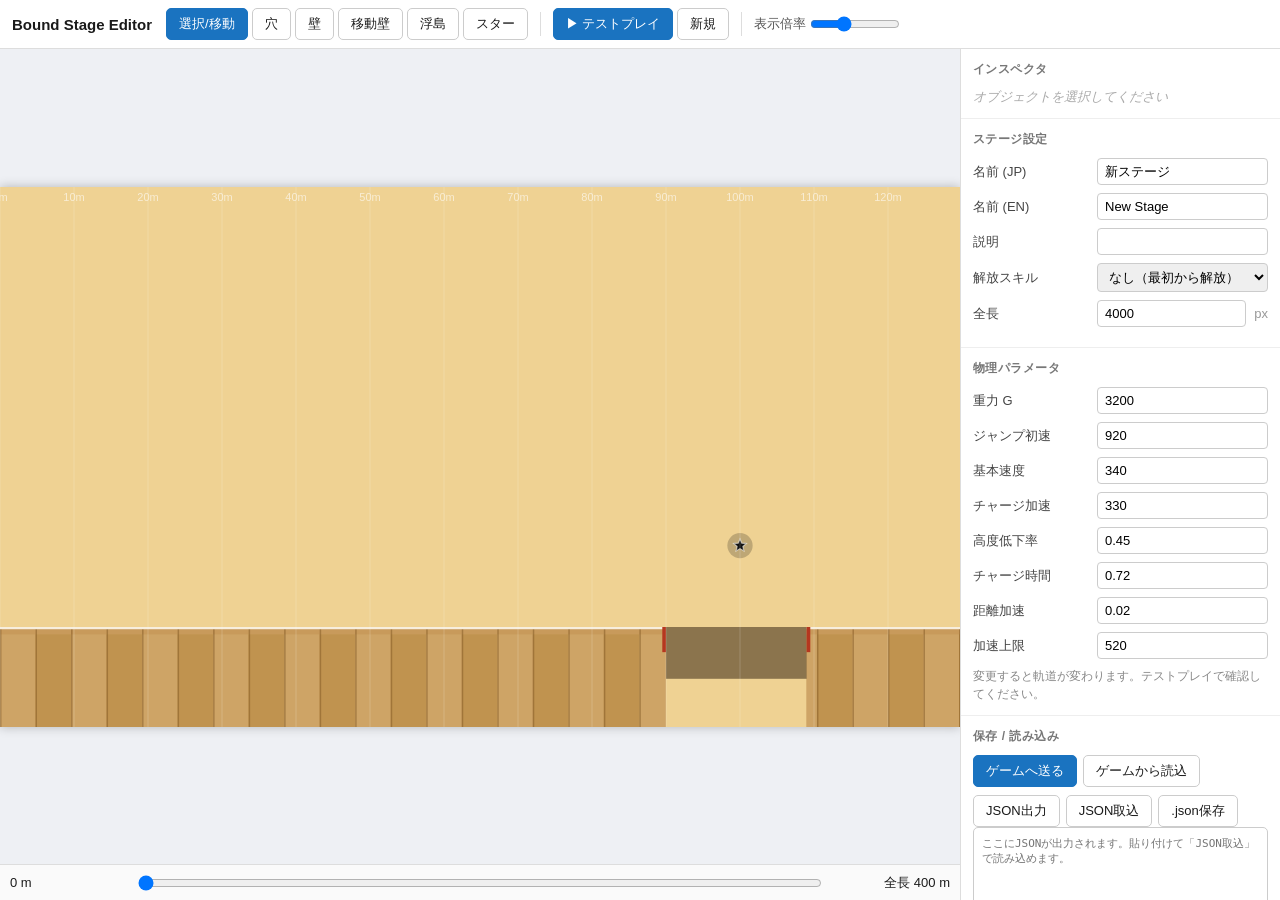
==== editor.html @ ea1719bf "Add standalone stage editor with playtest + custom-stage loading in game editor.html: place holes/wa" ====
<!DOCTYPE html>
<html lang="ja">
<head>
<meta charset="UTF-8">
<meta name="viewport" content="width=device-width, initial-scale=1.0">
<title>Bound - Stage Editor</title>
<style>
  * { margin: 0; padding: 0; box-sizing: border-box; }
  html, body {
    height: 100%;
    background: #ffffff;
    color: #1a1a1a;
    font-family: "Segoe UI", "Hiragino Kaku Gothic ProN", "Meiryo", sans-serif;
    font-size: 13px;
    overflow: hidden;
  }
  #app { display: flex; flex-direction: column; height: 100%; }

  /* ツールバー */
  #toolbar {
    display: flex; align-items: center; gap: 6px;
    padding: 8px 12px; border-bottom: 1px solid #ddd; flex-wrap: wrap;
  }
  #toolbar .group { display: flex; gap: 4px; align-items: center; }
  #toolbar .sep { width: 1px; height: 24px; background: #ddd; margin: 0 6px; }
  button {
    font: inherit; padding: 6px 12px; border: 1px solid #ccc; background: #fff;
    color: #1a1a1a; border-radius: 5px; cursor: pointer;
  }
  button:hover { background: #f2f2f2; }
  button.tool.active { background: #1a73c0; color: #fff; border-color: #1a73c0; }
  button.primary { background: #1a73c0; color: #fff; border-color: #1a73c0; }
  button.primary:hover { background: #155a98; }
  button.danger { color: #c0271a; border-color: #e0a59f; }
  .title { font-weight: 700; font-size: 15px; margin-right: 8px; }

  /* メイン領域 */
  #main { flex: 1; display: flex; min-height: 0; }
  #stageWrap { flex: 1; display: flex; flex-direction: column; min-width: 0; background: #eef0f4; }
  #canvasArea { flex: 1; position: relative; overflow: hidden; display: flex;
                align-items: center; justify-content: center; }
  canvas { background: #1a1f3a; box-shadow: 0 0 10px rgba(0,0,0,0.25); }
  #ruler { height: 36px; border-top: 1px solid #ddd; background: #fafafa; display: flex;
           align-items: center; padding: 0 10px; gap: 8px; }
  #ruler input[type=range] { flex: 1; }
  #ruler .lbl { font-variant-numeric: tabular-nums; min-width: 120px; }

  /* サイドパネル */
  #side { width: 320px; border-left: 1px solid #ddd; overflow-y: auto; background: #fff; }
  .panel { border-bottom: 1px solid #eee; padding: 12px; }
  .panel h2 { font-size: 12px; text-transform: uppercase; letter-spacing: 0.04em;
              color: #777; margin-bottom: 10px; }
  .row { display: flex; align-items: center; gap: 8px; margin-bottom: 8px; }
  .row label { flex: 0 0 116px; color: #444; }
  .row input[type=number], .row input[type=text], .row select {
    flex: 1; min-width: 0; font: inherit; padding: 5px 7px; border: 1px solid #ccc; border-radius: 4px;
  }
  .row .unit { color: #999; flex: 0 0 auto; }
  .hint { color: #888; font-size: 12px; line-height: 1.5; }
  .swatches { display: flex; gap: 6px; }
  .swatch { width: 28px; height: 28px; border-radius: 5px; border: 2px solid #ccc; cursor: pointer; }
  .swatch.sel { border-color: #1a73c0; box-shadow: 0 0 0 2px #cfe3f7; }
  textarea {
    width: 100%; height: 120px; font-family: "Consolas", monospace; font-size: 11px;
    border: 1px solid #ccc; border-radius: 5px; padding: 8px; resize: vertical;
  }
  .io-btns { display: flex; flex-wrap: wrap; gap: 6px; margin-top: 8px; }
  .empty { color: #aaa; font-style: italic; }
  #toast {
    position: fixed; left: 50%; bottom: 24px; transform: translateX(-50%);
    background: #1a1a1a; color: #fff; padding: 9px 16px; border-radius: 7px;
    opacity: 0; transition: opacity 0.2s; pointer-events: none; z-index: 10;
  }
  #toast.show { opacity: 0.95; }
  kbd { background: #f0f0f0; border: 1px solid #ccc; border-bottom-width: 2px;
        border-radius: 3px; padding: 1px 5px; font-family: monospace; font-size: 11px; }
</style>
</head>
<body>
<div id="app">
  <div id="toolbar">
    <span class="title">Bound Stage Editor</span>
    <div class="group" id="tools">
      <button class="tool active" data-tool="select">選択/移動</button>
      <button class="tool" data-tool="hole">穴</button>
      <button class="tool" data-tool="wall">壁</button>
      <button class="tool" data-tool="mover">移動壁</button>
      <button class="tool" data-tool="island">浮島</button>
      <button class="tool" data-tool="star">スター</button>
    </div>
    <span class="sep"></span>
    <div class="group">
      <button id="btnPlay" class="primary">▶ テストプレイ</button>
      <button id="btnNew">新規</button>
    </div>
    <span class="sep"></span>
    <div class="group">
      <label style="color:#555;">表示倍率</label>
      <input id="zoom" type="range" min="0.4" max="1.4" step="0.05" value="0.74" style="width:90px;">
    </div>
  </div>

  <div id="main">
    <div id="stageWrap">
      <div id="canvasArea">
        <canvas id="cv" width="960" height="540"></canvas>
      </div>
      <div id="ruler">
        <span class="lbl" id="posLbl">0 m</span>
        <input id="scroll" type="range" min="0" max="6000" step="1" value="0">
        <span class="lbl" id="lenLbl" style="text-align:right;">全長 600 m</span>
      </div>
    </div>

    <div id="side">
      <div class="panel" id="inspector">
        <h2>インスペクタ</h2>
        <div id="inspBody"><p class="empty">オブジェクトを選択してください</p></div>
      </div>

      <div class="panel">
        <h2>ステージ設定</h2>
        <div class="row"><label>名前 (JP)</label><input id="m_name" type="text" value="新ステージ"></div>
        <div class="row"><label>名前 (EN)</label><input id="m_en" type="text" value="New Stage"></div>
        <div class="row"><label>説明</label><input id="m_hint" type="text" value=""></div>
        <div class="row"><label>解放スキル</label>
          <select id="m_req">
            <option value="">なし（最初から解放）</option>
            <option value="high">ハイアーチ</option>
            <option value="slow">エアブレーキ</option>
            <option value="white">ホワイトチェンジ</option>
            <option value="revive">リバイブ</option>
            <option value="break">ブレイクチャージ</option>
          </select>
        </div>
        <div class="row"><label>全長</label>
          <input id="m_length" type="number" value="6000" step="100"><span class="unit">px</span></div>
      </div>

      <div class="panel">
        <h2>物理パラメータ</h2>
        <div class="row"><label>重力 G</label><input id="p_G" type="number" value="3200" step="50"></div>
        <div class="row"><label>ジャンプ初速</label><input id="p_BASE_VY" type="number" value="920" step="10"></div>
        <div class="row"><label>基本速度</label><input id="p_BASE_VX" type="number" value="340" step="10"></div>
        <div class="row"><label>チャージ加速</label><input id="p_BOOST_MAX" type="number" value="330" step="10"></div>
        <div class="row"><label>高度低下率</label><input id="p_HEIGHT_PEN" type="number" value="0.45" step="0.01"></div>
        <div class="row"><label>チャージ時間</label><input id="p_CHARGE_TIME" type="number" value="0.72" step="0.02"></div>
        <div class="row"><label>距離加速</label><input id="p_SPEED_ACCEL" type="number" value="0.02" step="0.005"></div>
        <div class="row"><label>加速上限</label><input id="p_SPEED_EXTRA_MAX" type="number" value="520" step="20"></div>
        <p class="hint">変更すると軌道が変わります。テストプレイで確認してください。</p>
      </div>

      <div class="panel">
        <h2>保存 / 読み込み</h2>
        <div class="io-btns">
          <button id="btnToGame" class="primary">ゲームへ送る</button>
          <button id="btnFromGame">ゲームから読込</button>
        </div>
        <div class="io-btns">
          <button id="btnExport">JSON出力</button>
          <button id="btnImport">JSON取込</button>
          <button id="btnDownload">.json保存</button>
        </div>
        <textarea id="io" placeholder="ここにJSONが出力されます。貼り付けて「JSON取込」で読み込めます。"></textarea>
      </div>

      <div class="panel">
        <h2>操作ヘルプ</h2>
        <p class="hint">
          ツールを選んでキャンバスをクリックで配置。<br>
          <b>選択/移動</b>でドラッグして移動、<kbd>Delete</kbd>で削除、矢印キーで微調整。<br>
          <b>浮島</b>は穴の中をクリックで付与/解除。<br>
          背景をドラッグ or ホイールで横スクロール。<br>
          テストプレイ：<kbd>Space</kbd>/クリックでチャージ、空中で押すと色チェンジ。<kbd>Esc</kbd>で編集へ戻る。
        </p>
      </div>
    </div>
  </div>
</div>
<div id="toast"></div>

<script>
"use strict";
(function () {
  // =========================================================================
  // 定数（index.html と一致させること）
  // =========================================================================
  const cv = document.getElementById("cv");
  const ctx = cv.getContext("2d");
  const W = cv.width, H = cv.height;
  const DPR = window.devicePixelRatio || 1;
  cv.width = W * DPR; cv.height = H * DPR;
  cv.style.width = W + "px"; cv.style.height = H + "px";
  ctx.scale(DPR, DPR);

  const GROUND_Y = 430, CHARGE_MAX = 1.0, NEAR_GROUND_H = 90;
  const GROUND_SCREEN_Y = 440, CAM_ANCHOR = 130, CAM_SMOOTH = 6;
  const PLAYER_W = 26, PLAYER_H = 32, FALL_ALLOW = 16, DEATH_Y = GROUND_Y + FALL_ALLOW;
  const HOLE_GRACE = 14, ISLAND_H = 26, BALL_R = 16;
  const ITEM_R = 9, ITEM_COLLECT_R = 34;
  const COL_ORANGE = "orange", COL_BLACK = "black", COL_WHITE = "white";
  const PALETTE = {
    orange: { main: "#df6f17", light: "#ffae5c", seam: "#1b1206" },
    black:  { main: "#2b2b30", light: "#5d5d66", seam: "#e8e8f0" },
    white:  { main: "#eceef3", light: "#ffffff", seam: "#3a2a14" }
  };
  const TILE = 48;
  const PHYS_DEFAULT = {
    G: 3200, BASE_VY: 920, BASE_VX: 340, BOOST_MAX: 330,
    HEIGHT_PEN: 0.45, CHARGE_TIME: 0.72, SPEED_ACCEL: 0.02, SPEED_EXTRA_MAX: 520
  };

  // =========================================================================
  // ステージデータ
  //   obstacles: [{type:"hole",x1,x2,island?},{type:"wall",x,w,h,color},
  //               {type:"mover",x,w,center,ampl,gapH,phase,speed,color}]
  //   items:     [{x,y}]
  //   phys/meta はUIと同期
  // =========================================================================
  let stage = newStage();
  function newStage() {
    return {
      meta: { name: "新ステージ", en: "New Stage", hint: "", req: "" },
      phys: Object.assign({}, PHYS_DEFAULT),
      length: 6000,
      obstacles: [],
      items: []
    };
  }

  // =========================================================================
  // 座標変換（index.html と同じ）。cam=画面左端のワールドx, zoom=表示倍率
  // =========================================================================
  let cam = 0;
  let zoom = 0.74;
  function worldToScreen(wx, wy) {
    return { x: (wx - cam) * zoom, y: (wy - GROUND_Y) * zoom + GROUND_SCREEN_Y };
  }
  function screenToWorld(sx, sy) {
    return { x: sx / zoom + cam, y: (sy - GROUND_SCREEN_Y) / zoom + GROUND_Y };
  }

  // =========================================================================
  // 編集状態
  // =========================================================================
  let tool = "select";
  let selected = null;     // 選択中のオブジェクト参照
  let dragging = null;     // {obj, type, offX, offY} ドラッグ中
  let panning = null;      // {startSX, startCam}
  let mode = "edit";       // "edit" | "play"
  let edTime = 0;          // 編集プレビュー用の時間（移動壁アニメ）

  // =========================================================================
  // ジオメトリ・ヒットテスト
  // =========================================================================
  function obstBounds(o) {
    if (o.type === "hole") return { x: o.x1, y: GROUND_Y, w: o.x2 - o.x1, h: 70 };
    if (o.type === "wall") return { x: o.x, y: GROUND_Y - o.h, w: o.w, h: o.h };
    if (o.type === "mover") return { x: o.x, y: 0, w: o.w, h: GROUND_Y };
    return null;
  }
  function hitObstacle(wx, wy) {
    // 後ろ（新しいもの）から優先
    for (let i = stage.obstacles.length - 1; i >= 0; i--) {
      const o = stage.obstacles[i], b = obstBounds(o);
      if (!b) continue;
      if (o.type === "hole") {
        if (wx >= b.x && wx <= b.x + b.w && wy >= GROUND_Y - 4 && wy <= GROUND_Y + 70) return o;
      } else if (wx >= b.x && wx <= b.x + b.w && wy >= b.y && wy <= b.y + b.h) return o;
    }
    return null;
  }
  function hitStar(wx, wy) {
    for (let i = stage.items.length - 1; i >= 0; i--) {
      const it = stage.items[i];
      const dx = it.x - wx, dy = it.y - wy;
      if (dx * dx + dy * dy < 18 * 18) return it;
    }
    return null;
  }
  function holeAtWorld(wx) {
    for (const o of stage.obstacles)
      if (o.type === "hole" && wx >= o.x1 && wx <= o.x2) return o;
    return null;
  }

  // =========================================================================
  // 配置・選択・編集
  // =========================================================================
  function placeAt(wx, wy) {
    let obj = null;
    if (tool === "hole") {
      obj = { type: "hole", x1: Math.round(wx - 110), x2: Math.round(wx + 110) };
      stage.obstacles.push(obj);
    } else if (tool === "wall") {
      obj = { type: "wall", x: Math.round(wx - 14), w: 28, h: 110, color: COL_WHITE };
      stage.obstacles.push(obj);
    } else if (tool === "mover") {
      const cy = Math.max(120, Math.min(GROUND_Y - 40, Math.round(wy)));
      obj = { type: "mover", x: Math.round(wx - 17), w: 34, center: cy,
              ampl: 40, gapH: 130, phase: 0, speed: 1.4, color: COL_WHITE };
      stage.obstacles.push(obj);
    } else if (tool === "star") {
      obj = { x: Math.round(wx), y: Math.round(wy) };
      stage.items.push(obj);
    } else if (tool === "island") {
      const h = holeAtWorld(wx);
      if (!h) { showToast("浮島は穴の中に置きます"); return; }
      if (h.island) { delete h.island; selected = h; buildInspector(); return; }
      const cx = (h.x1 + h.x2) / 2;
      h.island = { x1: Math.round(cx - 33), x2: Math.round(cx + 33), color: COL_BLACK };
      selected = h; buildInspector(); return;
    }
    if (obj) { selected = obj; buildInspector(); }
  }

  function deleteSelected() {
    if (!selected) return;
    let i = stage.obstacles.indexOf(selected);
    if (i >= 0) stage.obstacles.splice(i, 1);
    i = stage.items.indexOf(selected);
    if (i >= 0) stage.items.splice(i, 1);
    selected = null; buildInspector();
  }

  function nudge(dx, dy) {
    if (!selected) return;
    const o = selected;
    if (o.type === "hole") { o.x1 += dx; o.x2 += dx; if (o.island) { o.island.x1 += dx; o.island.x2 += dx; } }
    else if (o.type === "wall" || o.type === "mover") { o.x += dx; if (o.type === "mover") o.center += dy; }
    else { o.x += dx; o.y += dy; } // star
    buildInspector();
  }

  // =========================================================================
  // インスペクタ（選択オブジェクトのプロパティ編集UIを動的生成）
  // =========================================================================
  const inspBody = document.getElementById("inspBody");
  function field(label, value, step, onInput) {
    const row = document.createElement("div"); row.className = "row";
    const lab = document.createElement("label"); lab.textContent = label;
    const inp = document.createElement("input");
    inp.type = "number"; inp.value = Math.round(value * 1000) / 1000; inp.step = step;
    inp.addEventListener("input", function () { onInput(parseFloat(inp.value) || 0); });
    row.appendChild(lab); row.appendChild(inp); inspBody.appendChild(row);
  }
  function colorPicker(current, onPick) {
    const row = document.createElement("div"); row.className = "row";
    const lab = document.createElement("label"); lab.textContent = "色";
    const wrap = document.createElement("div"); wrap.className = "swatches";
    [COL_ORANGE, COL_BLACK, COL_WHITE].forEach(function (c) {
      const sw = document.createElement("div");
      sw.className = "swatch" + (c === current ? " sel" : "");
      sw.style.background = PALETTE[c].main;
      sw.title = c;
      sw.addEventListener("click", function () { onPick(c); });
      wrap.appendChild(sw);
    });
    row.appendChild(lab); row.appendChild(wrap); inspBody.appendChild(row);
  }
  function buildInspector() {
    inspBody.innerHTML = "";
    const o = selected;
    if (!o) { inspBody.innerHTML = '<p class="empty">オブジェクトを選択してください</p>'; return; }
    const head = document.createElement("p");
    head.style.cssText = "font-weight:700;margin-bottom:10px;";
    if (o.type === "hole") {
      head.textContent = "穴";
      inspBody.appendChild(head);
      field("左端 x1", o.x1, 5, v => { o.x1 = v; });
      field("右端 x2", o.x2, 5, v => { o.x2 = v; });
      const note = document.createElement("p"); note.className = "hint";
      note.textContent = o.island ? "浮島あり（浮島ツールでクリックして解除）" : "浮島ツールで穴内をクリックすると足場を追加";
      inspBody.appendChild(note);
      if (o.island) {
        const sub = document.createElement("p"); sub.style.cssText = "font-weight:700;margin:8px 0;"; sub.textContent = "浮島";
        inspBody.appendChild(sub);
        field("左端", o.island.x1, 5, v => { o.island.x1 = v; });
        field("右端", o.island.x2, 5, v => { o.island.x2 = v; });
        colorPicker(o.island.color, c => { o.island.color = c; buildInspector(); });
      }
    } else if (o.type === "wall") {
      head.textContent = "壁"; inspBody.appendChild(head);
      field("x（左端）", o.x, 5, v => { o.x = v; });
      field("幅 w", o.w, 1, v => { o.w = Math.max(4, v); });
      field("高さ h", o.h, 5, v => { o.h = Math.max(8, v); });
      colorPicker(o.color, c => { o.color = c; buildInspector(); });
      // breakable（ブレイクチャージ専用の壊せる白壁）
      const row = document.createElement("div"); row.className = "row";
      const lab = document.createElement("label"); lab.textContent = "破壊可能";
      const cb = document.createElement("input"); cb.type = "checkbox"; cb.checked = !!o.breakable;
      cb.style.cssText = "flex:0 0 auto;width:18px;height:18px;";
      cb.addEventListener("change", function () { o.breakable = cb.checked; });
      const note = document.createElement("span"); note.className = "hint"; note.textContent = "白壁をフルチャージで破壊";
      row.appendChild(lab); row.appendChild(cb); row.appendChild(note); inspBody.appendChild(row);
    } else if (o.type === "mover") {
      head.textContent = "移動壁"; inspBody.appendChild(head);
      field("x（左端）", o.x, 5, v => { o.x = v; });
      field("幅 w", o.w, 1, v => { o.w = Math.max(4, v); });
      field("中心高さ", o.center, 5, v => { o.center = v; });
      field("振幅", o.ampl, 2, v => { o.ampl = Math.max(0, v); });
      field("隙間 gapH", o.gapH, 5, v => { o.gapH = Math.max(40, v); });
      field("速度", o.speed, 0.1, v => { o.speed = v; });
      field("位相", o.phase, 0.1, v => { o.phase = v; });
      colorPicker(o.color, c => { o.color = c; buildInspector(); });
    } else {
      head.textContent = "スター"; inspBody.appendChild(head);
      field("x", o.x, 5, v => { o.x = v; });
      field("y（高さ）", o.y, 5, v => { o.y = v; });
    }
    const del = document.createElement("button");
    del.className = "danger"; del.textContent = "削除 (Delete)";
    del.style.marginTop = "8px";
    del.addEventListener("click", deleteSelected);
    inspBody.appendChild(del);
  }

  // =========================================================================
  // 描画
  // =========================================================================
  function draw() {
    ctx.clearRect(0, 0, W, H);
    // 空（編集時はフラットな明色、ゲームのグラデは省略）
    ctx.fillStyle = "#efd293";
    ctx.fillRect(0, 0, W, H);

    ctx.save();
    ctx.translate(0, GROUND_SCREEN_Y);
    ctx.scale(zoom, zoom);
    ctx.translate(-cam, -GROUND_Y);

    drawGround();
    drawObstacles();
    drawItems();
    if (mode === "play") drawPlayer();
    if (mode === "edit") drawSelection();
    drawGoal();

    ctx.restore();

    if (mode === "edit") drawGrid();
    drawOverlay();
  }

  function drawGround() {
    const x0 = cam - 40, x1 = cam + W / zoom + 40;
    const holes = stage.obstacles.filter(o => o.type === "hole" && o.x2 > x0 && o.x1 < x1)
                                 .sort((a, b) => a.x1 - b.x1);
    let cursor = x0;
    for (const h of holes) { if (h.x1 > cursor) fillGround(cursor, h.x1); cursor = Math.max(cursor, h.x2); }
    if (cursor < x1) fillGround(cursor, x1);
    for (const h of holes) drawHole(h);
  }
  function fillGround(a, b) {
    ctx.fillStyle = "#c89a5b";
    ctx.fillRect(a, GROUND_Y, b - a, H - GROUND_Y + 60);
    ctx.save();
    ctx.beginPath(); ctx.rect(a, GROUND_Y, b - a, H - GROUND_Y + 60); ctx.clip();
    const t0 = Math.floor(a / TILE) * TILE;
    for (let tx = t0; tx < b; tx += TILE) {
      ctx.fillStyle = (Math.floor(tx / TILE) & 1) ? "#c0934f" : "#cea466";
      ctx.fillRect(tx, GROUND_Y + 10, TILE, 999);
      ctx.fillStyle = "rgba(120,80,30,0.45)";
      ctx.fillRect(tx, GROUND_Y, 2, H - GROUND_Y + 60);
    }
    ctx.restore();
    ctx.fillStyle = "#f7eedd"; ctx.fillRect(a, GROUND_Y, b - a, 3);
  }
  function drawHole(h) {
    ctx.fillStyle = "rgba(40,24,8,0.5)";
    ctx.fillRect(h.x1, GROUND_Y, h.x2 - h.x1, 70);
    ctx.fillStyle = "#b5371f";
    ctx.fillRect(h.x1 - 5, GROUND_Y, 5, 34);
    ctx.fillRect(h.x2, GROUND_Y, 5, 34);
    if (h.island) {
      const isl = h.island, pal = PALETTE[isl.color], w = isl.x2 - isl.x1;
      ctx.fillStyle = pal.main; ctx.fillRect(isl.x1, GROUND_Y, w, ISLAND_H);
      ctx.fillStyle = pal.light; ctx.fillRect(isl.x1, GROUND_Y, w, 5);
      ctx.strokeStyle = "rgba(0,0,0,0.4)"; ctx.lineWidth = 2;
      ctx.strokeRect(isl.x1, GROUND_Y, w, ISLAND_H);
    }
  }
  function drawObstacles() {
    for (const o of stage.obstacles) {
      if (o.type === "hole") continue;
      const pal = PALETTE[o.color] || PALETTE.white;
      if (o.type === "wall") {
        const wtop = GROUND_Y - o.h;
        ctx.fillStyle = pal.main; ctx.fillRect(o.x, wtop, o.w, o.h);
        ctx.fillStyle = pal.light; ctx.fillRect(o.x, wtop, o.w, 6);
        ctx.strokeStyle = "rgba(0,0,0,0.35)"; ctx.lineWidth = 2; ctx.strokeRect(o.x, wtop, o.w, o.h);
        if (o.breakable) {
          ctx.strokeStyle = "#c0271a"; ctx.lineWidth = 2;
          ctx.beginPath();
          ctx.moveTo(o.x + 4, wtop + 8); ctx.lineTo(o.x + o.w - 4, wtop + o.h * 0.5);
          ctx.lineTo(o.x + 6, wtop + o.h * 0.55); ctx.lineTo(o.x + o.w - 4, o.h + wtop - 6);
          ctx.stroke();
        }
      } else if (o.type === "mover") {
        const g = moverGap(o);
        ctx.fillStyle = pal.main;
        if (g.top > 0) ctx.fillRect(o.x, -20, o.w, g.top + 20);
        ctx.fillRect(o.x, g.bottom, o.w, GROUND_Y - g.bottom);
        ctx.fillStyle = pal.light;
        ctx.fillRect(o.x, g.top - 5, o.w, 5); ctx.fillRect(o.x, g.bottom, o.w, 5);
        // 振幅の可動範囲を点線で（編集時）
        if (mode === "edit") {
          ctx.strokeStyle = "rgba(0,0,0,0.25)"; ctx.setLineDash([4, 4]); ctx.lineWidth = 1;
          ctx.strokeRect(o.x, o.center - o.ampl - o.gapH / 2, o.w, 2 * (o.ampl + o.gapH / 2));
          ctx.setLineDash([]);
        }
      }
    }
  }
  function moverGap(o) {
    const c = o.center + o.ampl * Math.sin(o.phase + edTime * o.speed);
    return { top: c - o.gapH / 2, bottom: c + o.gapH / 2 };
  }
  function drawItems() {
    const pulse = 0.5 + 0.5 * Math.sin(edTime * 6);
    for (const it of stage.items) {
      ctx.save(); ctx.translate(it.x, it.y);
      ctx.fillStyle = "rgba(0,0,0," + (0.12 + 0.10 * pulse) + ")";
      ctx.beginPath(); ctx.arc(0, 0, ITEM_R * 1.9, 0, Math.PI * 2); ctx.fill();
      ctx.beginPath();
      for (let k = 0; k < 10; k++) {
        const ang = Math.PI / 5 * k - Math.PI / 2;
        const r = (k % 2 === 0) ? ITEM_R : ITEM_R * 0.45;
        const px = Math.cos(ang) * r, py = Math.sin(ang) * r;
        if (k === 0) ctx.moveTo(px, py); else ctx.lineTo(px, py);
      }
      ctx.closePath(); ctx.fillStyle = "#111"; ctx.fill();
      ctx.lineWidth = 1.6; ctx.strokeStyle = "rgba(255,255,255,0.55)"; ctx.stroke();
      ctx.restore();
    }
  }
  function drawSelection() {
    if (!selected) return;
    const o = selected;
    let b;
    if (o.type === "hole" || o.type === "wall" || o.type === "mover") b = obstBounds(o);
    else b = { x: o.x - ITEM_R, y: o.y - ITEM_R, w: ITEM_R * 2, h: ITEM_R * 2 };
    ctx.strokeStyle = "#1a73c0"; ctx.lineWidth = 2 / zoom; ctx.setLineDash([6 / zoom, 4 / zoom]);
    ctx.strokeRect(b.x - 3, b.y - 3, b.w + 6, b.h + 6);
    ctx.setLineDash([]);
  }
  function drawGoal() {
    const gx = stage.length;
    ctx.strokeStyle = "#1a73c0"; ctx.lineWidth = 3;
    ctx.beginPath(); ctx.moveTo(gx, -60); ctx.lineTo(gx, GROUND_Y + 40); ctx.stroke();
    // チェッカー旗
    ctx.fillStyle = "#1a73c0";
    for (let i = 0; i < 6; i++) for (let j = 0; j < 2; j++)
      if ((i + j) % 2 === 0) ctx.fillRect(gx + j * 11, -55 + i * 11, 11, 11);
  }
  function drawGrid() {
    // 編集時の縦グリッド（100px = 10m ごと）と距離ラベル
    ctx.save();
    ctx.font = "11px sans-serif"; ctx.textAlign = "center";
    const startM = Math.floor(cam / 100) * 100;
    for (let wx = startM; wx < cam + W / zoom; wx += 100) {
      const s = worldToScreen(wx, GROUND_Y);
      ctx.strokeStyle = "rgba(255,255,255,0.18)"; ctx.lineWidth = 1;
      ctx.beginPath(); ctx.moveTo(s.x, 0); ctx.lineTo(s.x, H); ctx.stroke();
      ctx.fillStyle = "rgba(255,255,255,0.6)";
      ctx.fillText((wx / 10) + "m", s.x, 14);
    }
    ctx.restore();
  }
  function drawOverlay() {
    if (mode === "play") {
      ctx.fillStyle = "rgba(20,30,50,0.78)";
      roundRect(W - 250, 12, 238, 56, 8); ctx.fill();
      ctx.fillStyle = "#fff"; ctx.font = "bold 14px sans-serif"; ctx.textAlign = "left";
      ctx.fillText("テストプレイ中  /  Esc で編集へ", W - 238, 34);
      ctx.fillStyle = "#9fd8ff"; ctx.font = "12px sans-serif";
      ctx.fillText("距離 " + Math.floor(player.x / 10) + "m  ★" + collected + "  死亡 " + deaths, W - 238, 54);
      if (cleared) {
        ctx.fillStyle = "rgba(10,12,28,0.6)"; ctx.fillRect(0, 0, W, H);
        ctx.fillStyle = "#5ad6c0"; ctx.font = "bold 48px sans-serif"; ctx.textAlign = "center";
        ctx.fillText("STAGE CLEAR", W / 2, H / 2);
        ctx.fillStyle = "#fff"; ctx.font = "16px sans-serif";
        ctx.fillText("Esc で編集へ戻る", W / 2, H / 2 + 36);
      }
    }
  }
  function roundRect(x, y, w, h, r) {
    ctx.beginPath();
    ctx.moveTo(x + r, y);
    ctx.arcTo(x + w, y, x + w, y + h, r); ctx.arcTo(x + w, y + h, x, y + h, r);
    ctx.arcTo(x, y + h, x, y, r); ctx.arcTo(x, y, x + w, y, r); ctx.closePath();
  }
  const BALL_DRAW_R = BALL_R;
  function drawPlayer() {
    const p = player;
    ctx.fillStyle = "rgba(0,0,0,0.25)";
    ctx.beginPath(); ctx.ellipse(p.x, GROUND_Y + 2, BALL_DRAW_R * 0.9, 5, 0, 0, Math.PI * 2); ctx.fill();
    if (charge > 0) {
      ctx.fillStyle = "rgba(120,220,255," + (0.3 + charge * 0.5) + ")";
      ctx.beginPath(); ctx.arc(p.x, p.y - BALL_DRAW_R, BALL_DRAW_R * (1.25 + charge * 0.7), 0, Math.PI * 2); ctx.fill();
    }
    const pal = PALETTE[p.ballColor];
    ctx.save(); ctx.translate(p.x, p.y - BALL_DRAW_R);
    const g = ctx.createRadialGradient(-BALL_DRAW_R * 0.35, -BALL_DRAW_R * 0.35, BALL_DRAW_R * 0.2, 0, 0, BALL_DRAW_R);
    g.addColorStop(0, pal.light); g.addColorStop(1, pal.main);
    ctx.fillStyle = g;
    ctx.beginPath(); ctx.arc(0, 0, BALL_DRAW_R, 0, Math.PI * 2); ctx.fill();
    ctx.strokeStyle = pal.seam; ctx.lineWidth = 1.7;
    ctx.beginPath(); ctx.moveTo(-BALL_DRAW_R, 0); ctx.lineTo(BALL_DRAW_R, 0);
    ctx.moveTo(0, -BALL_DRAW_R); ctx.lineTo(0, BALL_DRAW_R); ctx.stroke();
    ctx.restore();
  }

  // =========================================================================
  // テストプレイ（index.html の物理を忠実に再現）
  // =========================================================================
  let player, charge, holding, collected, deaths, cleared;
  function startPlay() {
    syncFromUI();
    mode = "play";
    player = { x: 60, y: GROUND_Y, vy: 0, vx: stage.phys.BASE_VX,
               onGround: true, nearGround: true, ballColor: COL_ORANGE, breakJump: false };
    charge = 0; holding = false; collected = 0; deaths = 0; cleared = false;
    cam = player.x - CAM_ANCHOR / zoom;
    // テスト用に障害物/アイテムをディープコピー（破壊しても元データを汚さない）
    playObstacles = JSON.parse(JSON.stringify(stage.obstacles));
    playItems = JSON.parse(JSON.stringify(stage.items));
    document.getElementById("btnPlay").textContent = "■ 停止 (Esc)";
  }
  function stopPlay() {
    mode = "edit";
    document.getElementById("btnPlay").textContent = "▶ テストプレイ";
  }
  let playObstacles = [], playItems = [];

  function P() { return stage.phys; }
  function runSpeedAt(x) { return P().BASE_VX + Math.min(P().SPEED_EXTRA_MAX, x * P().SPEED_ACCEL); }
  function launch(c) {
    const p = player;
    p.vy = -P().BASE_VY * (1 - c * P().HEIGHT_PEN);
    p.vx = runSpeedAt(p.x) + c * P().BOOST_MAX;
    p.onGround = false;
    p.breakJump = c >= 0.98;
    charge = 0;
  }
  function moverGapPlay(o, t) {
    const c = o.center + o.ampl * Math.sin(o.phase + t * o.speed);
    return { top: c - o.gapH / 2, bottom: c + o.gapH / 2 };
  }
  function holeAtPlay(x) {
    for (const o of playObstacles)
      if (o.type === "hole" && x >= o.x1 + HOLE_GRACE && x <= o.x2 - HOLE_GRACE) return o;
    return null;
  }
  function landableAtPlay(x) {
    const h = holeAtPlay(x);
    if (!h) return true;
    const isl = h.island;
    if (isl && x >= isl.x1 - HOLE_GRACE && x <= isl.x2 + HOLE_GRACE && isl.color !== player.ballColor) return true;
    return false;
  }
  function respawn() {
    deaths++;
    player.x = 60; player.y = GROUND_Y; player.vy = 0; player.onGround = true;
    player.ballColor = COL_ORANGE; player.breakJump = false; charge = 0; holding = false;
  }
  function updatePlay(dt) {
    const p = player;
    p.nearGround = p.onGround || (p.vy >= 0 && (GROUND_Y - p.y) <= NEAR_GROUND_H);
    const canCharge = holding && p.nearGround;
    if (canCharge) charge = Math.min(CHARGE_MAX, charge + dt / P().CHARGE_TIME);
    if (p.onGround) {
      if (holding && charge < CHARGE_MAX) {
        const jumpDist = runSpeedAt(p.x) * (2 * P().BASE_VY / P().G);
        p.vx = jumpDist / P().CHARGE_TIME; p.y = GROUND_Y; p.vy = 0;
      } else if (charge > 0) launch(charge);
      else launch(0);
    } else {
      p.vy += P().G * dt;
    }
    p.x += p.vx * dt; p.y += p.vy * dt;
    if (p.y >= GROUND_Y) {
      if (landableAtPlay(p.x)) { p.y = GROUND_Y; p.vy = 0; p.onGround = true; p.breakJump = false; }
      else { p.onGround = false; if (p.y > DEATH_Y) return respawn(); }
    }
    // 衝突
    const left = p.x - PLAYER_W / 2, right = p.x + PLAYER_W / 2, top = p.y - PLAYER_H, bottom = p.y;
    for (let i = 0; i < playObstacles.length; i++) {
      const o = playObstacles[i];
      if (o.color && o.color === p.ballColor) continue;
      if (o.type === "wall") {
        const wtop = GROUND_Y - o.h;
        if (right > o.x && left < o.x + o.w && bottom > wtop) {
          if (p.breakJump && o.color === COL_WHITE) { playObstacles.splice(i, 1); i--; continue; }
          return respawn();
        }
      } else if (o.type === "mover") {
        if (right > o.x && left < o.x + o.w) {
          const g = moverGapPlay(o, edTime);
          if (top < g.top || bottom > g.bottom) return respawn();
        }
      }
    }
    // スター取得
    const bcx = p.x, bcy = p.y - BALL_R;
    for (let i = playItems.length - 1; i >= 0; i--) {
      const it = playItems[i], dx = it.x - bcx, dy = it.y - bcy;
      if (dx * dx + dy * dy < ITEM_COLLECT_R * ITEM_COLLECT_R) { playItems.splice(i, 1); collected++; }
    }
    // ゴール
    if (p.x >= stage.length) cleared = true;
    // カメラ
    const camTarget = p.x - CAM_ANCHOR / zoom;
    cam += (camTarget - cam) * Math.min(1, CAM_SMOOTH * dt);
  }

  // =========================================================================
  // 入力
  // =========================================================================
  function evToCanvas(e) {
    const r = cv.getBoundingClientRect();
    const src = (e.touches && e.touches[0]) ? e.touches[0] : e;
    return { x: (src.clientX - r.left) * (W / r.width), y: (src.clientY - r.top) * (H / r.height) };
  }
  cv.addEventListener("mousedown", function (e) {
    const pt = evToCanvas(e), w = screenToWorld(pt.x, pt.y);
    if (mode === "play") { holding = true; airTapColor(); return; }
    if (tool === "select") {
      const o = hitObstacle(w.x, w.y) || hitStar(w.x, w.y);
      if (o) {
        selected = o; buildInspector();
        const b = (o.type ? obstBounds(o) : null);
        dragging = { obj: o, ox: w.x, oy: w.y };
      } else {
        selected = null; buildInspector();
        panning = { startSX: pt.x, startCam: cam };
      }
    } else if (tool === "island") {
      placeAt(w.x, w.y);
    } else {
      placeAt(w.x, w.y);
      // 配置後すぐドラッグで位置調整できるように
      dragging = { obj: selected, ox: w.x, oy: w.y };
    }
  });
  window.addEventListener("mousemove", function (e) {
    if (mode === "play") return;
    if (panning) {
      const pt = evToCanvas(e);
      cam = panning.startCam - (pt.x - panning.startSX) / zoom;
      clampCam(); syncScroll(); return;
    }
    if (dragging && dragging.obj) {
      const pt = evToCanvas(e), w = screenToWorld(pt.x, pt.y);
      const dx = w.x - dragging.ox, dy = w.y - dragging.oy;
      moveObj(dragging.obj, dx, dy);
      dragging.ox = w.x; dragging.oy = w.y;
      buildInspector();
    }
  });
  window.addEventListener("mouseup", function () {
    if (mode === "play") { holding = false; return; }
    dragging = null; panning = null;
  });
  cv.addEventListener("wheel", function (e) {
    if (mode === "play") return;
    e.preventDefault();
    cam += (e.deltaY + e.deltaX) / zoom;
    clampCam(); syncScroll();
  }, { passive: false });

  function moveObj(o, dx, dy) {
    if (o.type === "hole") { o.x1 += dx; o.x2 += dx; if (o.island) { o.island.x1 += dx; o.island.x2 += dx; } }
    else if (o.type === "wall") { o.x += dx; }
    else if (o.type === "mover") { o.x += dx; o.center = Math.max(60, Math.min(GROUND_Y - 20, o.center + dy)); }
    else { o.x += dx; o.y += dy; }
  }
  function airTapColor() {
    // テストプレイ：空中で押すと色チェンジ（orange→black→white 巡回）
    if (player.onGround || player.nearGround) return;
    holding = false; // 空中は色チェンジ専用
    const arr = [COL_ORANGE, COL_BLACK, COL_WHITE];
    const i = arr.indexOf(player.ballColor);
    player.ballColor = arr[(i + 1) % arr.length];
  }

  window.addEventListener("keydown", function (e) {
    if (mode === "play") {
      if (e.code === "Escape") { stopPlay(); }
      else if (e.code === "Space") { e.preventDefault(); if (cleared) return; if (player.nearGround || player.onGround) holding = true; else airTapColor(); }
      return;
    }
    if (e.code === "Delete" || e.code === "Backspace") { e.preventDefault(); deleteSelected(); }
    else if (e.code === "ArrowLeft")  { e.preventDefault(); nudge(e.shiftKey ? -1 : -10, 0); }
    else if (e.code === "ArrowRight") { e.preventDefault(); nudge(e.shiftKey ? 1 : 10, 0); }
    else if (e.code === "ArrowUp")    { e.preventDefault(); nudge(0, e.shiftKey ? -1 : -10); }
    else if (e.code === "ArrowDown")  { e.preventDefault(); nudge(0, e.shiftKey ? 1 : 10); }
  });
  window.addEventListener("keyup", function (e) {
    if (mode === "play" && e.code === "Space") holding = false;
  });

  function clampCam() {
    const max = Math.max(0, stage.length + 200 - W / zoom * 0.3);
    cam = Math.max(-100, Math.min(max, cam));
  }

  // =========================================================================
  // ツールバー / パネル UI
  // =========================================================================
  document.querySelectorAll("#tools .tool").forEach(function (btn) {
    btn.addEventListener("click", function () {
      document.querySelectorAll("#tools .tool").forEach(b => b.classList.remove("active"));
      btn.classList.add("active"); tool = btn.dataset.tool;
    });
  });
  document.getElementById("btnPlay").addEventListener("click", function () {
    if (mode === "edit") startPlay(); else stopPlay();
  });
  document.getElementById("btnNew").addEventListener("click", function () {
    if (!confirm("現在の内容を破棄して新規作成しますか？")) return;
    stage = newStage(); selected = null; cam = 0; syncToUI(); buildInspector(); syncScroll();
  });
  document.getElementById("zoom").addEventListener("input", function (e) {
    zoom = parseFloat(e.target.value); clampCam();
  });

  const scrollEl = document.getElementById("scroll");
  scrollEl.addEventListener("input", function () { cam = parseFloat(scrollEl.value); clampCam(); });
  function syncScroll() {
    scrollEl.max = Math.max(1000, stage.length + 400);
    scrollEl.value = cam;
    document.getElementById("posLbl").textContent = Math.round(cam / 10) + " m";
    document.getElementById("lenLbl").textContent = "全長 " + Math.round(stage.length / 10) + " m";
  }

  // メタ/物理 UI ⇔ データ 同期
  const metaEls = { name: "m_name", en: "m_en", hint: "m_hint", req: "m_req" };
  const physEls = ["G", "BASE_VY", "BASE_VX", "BOOST_MAX", "HEIGHT_PEN", "CHARGE_TIME", "SPEED_ACCEL", "SPEED_EXTRA_MAX"];
  function syncFromUI() {
    for (const k in metaEls) stage.meta[k] = document.getElementById(metaEls[k]).value;
    stage.length = parseFloat(document.getElementById("m_length").value) || 6000;
    for (const k of physEls) stage.phys[k] = parseFloat(document.getElementById("p_" + k).value);
  }
  function syncToUI() {
    for (const k in metaEls) document.getElementById(metaEls[k]).value = stage.meta[k] || "";
    document.getElementById("m_length").value = stage.length;
    for (const k of physEls) document.getElementById("p_" + k).value = stage.phys[k];
    syncScroll();
  }
  // 入力のたびに反映
  Object.values(metaEls).forEach(id => document.getElementById(id).addEventListener("input", syncFromUI));
  document.getElementById("m_length").addEventListener("input", function () { syncFromUI(); syncScroll(); });
  physEls.forEach(k => document.getElementById("p_" + k).addEventListener("input", syncFromUI));

  // =========================================================================
  // 保存 / 読み込み
  // =========================================================================
  const GAME_KEY = "cr_custom_stages";
  function serialize() { syncFromUI(); return JSON.stringify(stage, null, 2); }
  function loadStageObj(obj) {
    stage = {
      meta: Object.assign({ name: "", en: "", hint: "", req: "" }, obj.meta || {}),
      phys: Object.assign({}, PHYS_DEFAULT, obj.phys || {}),
      length: obj.length || 6000,
      obstacles: obj.obstacles || [],
      items: obj.items || []
    };
    selected = null; cam = 0; syncToUI(); buildInspector();
  }
  document.getElementById("btnExport").addEventListener("click", function () {
    document.getElementById("io").value = serialize(); showToast("JSONを出力しました");
  });
  document.getElementById("btnImport").addEventListener("click", function () {
    try { loadStageObj(JSON.parse(document.getElementById("io").value)); showToast("取り込みました"); }
    catch (e) { showToast("JSONの解析に失敗しました"); }
  });
  document.getElementById("btnDownload").addEventListener("click", function () {
    const blob = new Blob([serialize()], { type: "application/json" });
    const a = document.createElement("a");
    a.href = URL.createObjectURL(blob);
    a.download = (stage.meta.en || "stage").replace(/[^\w-]/g, "_") + ".json";
    a.click(); URL.revokeObjectURL(a.href);
  });
  document.getElementById("btnToGame").addEventListener("click", function () {
    syncFromUI();
    if (!stage.meta.name) { showToast("ステージ名を入れてください"); return; }
    let list = [];
    try { list = JSON.parse(localStorage.getItem(GAME_KEY) || "[]"); } catch (e) { list = []; }
    const idx = list.findIndex(s => s.meta && s.meta.name === stage.meta.name);
    const data = JSON.parse(serialize());
    if (idx >= 0) list[idx] = data; else list.push(data);
    localStorage.setItem(GAME_KEY, JSON.stringify(list));
    showToast("ゲームに保存しました（" + list.length + "件）。index.html のステージ選択に表示されます");
  });
  document.getElementById("btnFromGame").addEventListener("click", function () {
    let list = [];
    try { list = JSON.parse(localStorage.getItem(GAME_KEY) || "[]"); } catch (e) {}
    if (!list.length) { showToast("ゲームに保存されたステージがありません"); return; }
    const names = list.map((s, i) => (i + 1) + ": " + (s.meta ? s.meta.name : "?")).join("\n");
    const sel = prompt("読み込むステージ番号:\n" + names, "1");
    const i = parseInt(sel, 10) - 1;
    if (i >= 0 && i < list.length) { loadStageObj(list[i]); showToast("読み込みました"); }
  });

  // =========================================================================
  // トースト
  // =========================================================================
  const toastEl = document.getElementById("toast");
  let toastTimer = 0;
  function showToast(msg) {
    toastEl.textContent = msg; toastEl.classList.add("show");
    clearTimeout(toastTimer);
    toastTimer = setTimeout(() => toastEl.classList.remove("show"), 2200);
  }

  // =========================================================================
  // メインループ
  // =========================================================================
  let lastT = performance.now(), acc = 0;
  const STEP = 1 / 120;
  function loop(now) {
    let frame = (now - lastT) / 1000; lastT = now;
    if (frame > 0.25) frame = 0.25;
    edTime += frame;
    if (mode === "play" && !cleared) { acc += frame; while (acc >= STEP) { updatePlay(STEP); acc -= STEP; } }
    else acc = 0;
    // テストプレイ中は play 用配列で描画するため、一時的に stage の参照を差し替える
    if (mode === "play") {
      const so = stage.obstacles, si = stage.items;
      stage.obstacles = playObstacles; stage.items = playItems;
      draw();
      stage.obstacles = so; stage.items = si;
    } else {
      draw();
    }
    requestAnimationFrame(loop);
  }

  // 初期サンプル（穴→壁→移動壁→黒壁＋スター）
  function sample() {
    stage.obstacles = [
      { type: "hole", x1: 900, x2: 1090 },
      { type: "wall", x: 1700, w: 28, h: 100, color: COL_WHITE },
      { type: "mover", x: 2500, w: 34, center: 320, ampl: 50, gapH: 130, phase: 0, speed: 1.4, color: COL_ORANGE },
      { type: "wall", x: 3300, w: 28, h: 200, color: COL_BLACK }
    ];
    stage.items = [{ x: 1000, y: 320 }, { x: 2500, y: 280 }];
    stage.length = 4000;
  }
  sample();
  syncToUI(); buildInspector(); syncScroll();
  requestAnimationFrame(loop);
})();
</script>
</body>
</html>
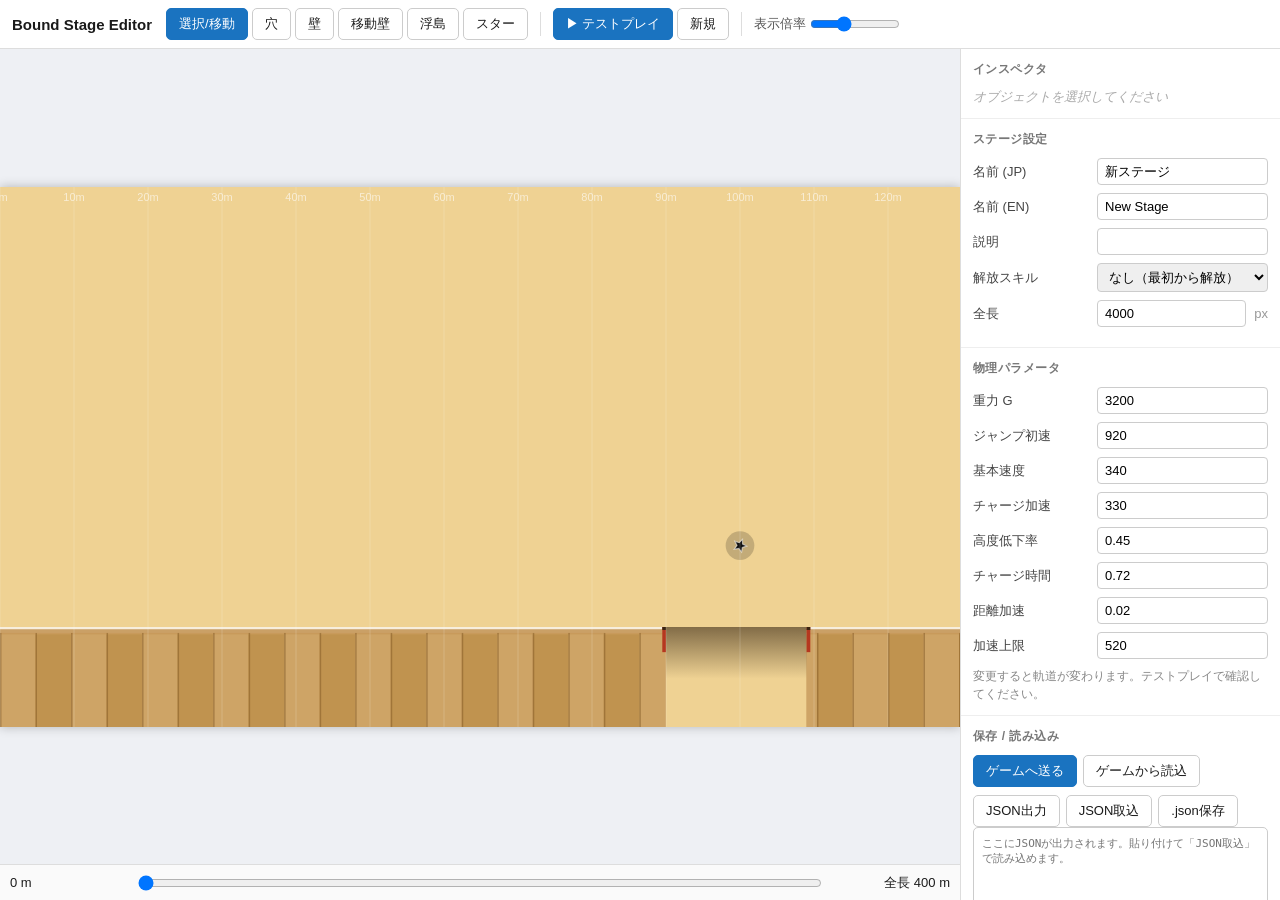
==== commit 6908e537: "Refactor into shared engine.js + split CSS/JS out of the HTML files Extract all duplicated constants" ====
--- a/editor.html
+++ b/editor.html
@@ -4,77 +4,7 @@
 <meta charset="UTF-8">
 <meta name="viewport" content="width=device-width, initial-scale=1.0">
 <title>Bound - Stage Editor</title>
-<style>
-  * { margin: 0; padding: 0; box-sizing: border-box; }
-  html, body {
-    height: 100%;
-    background: #ffffff;
-    color: #1a1a1a;
-    font-family: "Segoe UI", "Hiragino Kaku Gothic ProN", "Meiryo", sans-serif;
-    font-size: 13px;
-    overflow: hidden;
-  }
-  #app { display: flex; flex-direction: column; height: 100%; }
-
-  /* ツールバー */
-  #toolbar {
-    display: flex; align-items: center; gap: 6px;
-    padding: 8px 12px; border-bottom: 1px solid #ddd; flex-wrap: wrap;
-  }
-  #toolbar .group { display: flex; gap: 4px; align-items: center; }
-  #toolbar .sep { width: 1px; height: 24px; background: #ddd; margin: 0 6px; }
-  button {
-    font: inherit; padding: 6px 12px; border: 1px solid #ccc; background: #fff;
-    color: #1a1a1a; border-radius: 5px; cursor: pointer;
-  }
-  button:hover { background: #f2f2f2; }
-  button.tool.active { background: #1a73c0; color: #fff; border-color: #1a73c0; }
-  button.primary { background: #1a73c0; color: #fff; border-color: #1a73c0; }
-  button.primary:hover { background: #155a98; }
-  button.danger { color: #c0271a; border-color: #e0a59f; }
-  .title { font-weight: 700; font-size: 15px; margin-right: 8px; }
-
-  /* メイン領域 */
-  #main { flex: 1; display: flex; min-height: 0; }
-  #stageWrap { flex: 1; display: flex; flex-direction: column; min-width: 0; background: #eef0f4; }
-  #canvasArea { flex: 1; position: relative; overflow: hidden; display: flex;
-                align-items: center; justify-content: center; }
-  canvas { background: #1a1f3a; box-shadow: 0 0 10px rgba(0,0,0,0.25); }
-  #ruler { height: 36px; border-top: 1px solid #ddd; background: #fafafa; display: flex;
-           align-items: center; padding: 0 10px; gap: 8px; }
-  #ruler input[type=range] { flex: 1; }
-  #ruler .lbl { font-variant-numeric: tabular-nums; min-width: 120px; }
-
-  /* サイドパネル */
-  #side { width: 320px; border-left: 1px solid #ddd; overflow-y: auto; background: #fff; }
-  .panel { border-bottom: 1px solid #eee; padding: 12px; }
-  .panel h2 { font-size: 12px; text-transform: uppercase; letter-spacing: 0.04em;
-              color: #777; margin-bottom: 10px; }
-  .row { display: flex; align-items: center; gap: 8px; margin-bottom: 8px; }
-  .row label { flex: 0 0 116px; color: #444; }
-  .row input[type=number], .row input[type=text], .row select {
-    flex: 1; min-width: 0; font: inherit; padding: 5px 7px; border: 1px solid #ccc; border-radius: 4px;
-  }
-  .row .unit { color: #999; flex: 0 0 auto; }
-  .hint { color: #888; font-size: 12px; line-height: 1.5; }
-  .swatches { display: flex; gap: 6px; }
-  .swatch { width: 28px; height: 28px; border-radius: 5px; border: 2px solid #ccc; cursor: pointer; }
-  .swatch.sel { border-color: #1a73c0; box-shadow: 0 0 0 2px #cfe3f7; }
-  textarea {
-    width: 100%; height: 120px; font-family: "Consolas", monospace; font-size: 11px;
-    border: 1px solid #ccc; border-radius: 5px; padding: 8px; resize: vertical;
-  }
-  .io-btns { display: flex; flex-wrap: wrap; gap: 6px; margin-top: 8px; }
-  .empty { color: #aaa; font-style: italic; }
-  #toast {
-    position: fixed; left: 50%; bottom: 24px; transform: translateX(-50%);
-    background: #1a1a1a; color: #fff; padding: 9px 16px; border-radius: 7px;
-    opacity: 0; transition: opacity 0.2s; pointer-events: none; z-index: 10;
-  }
-  #toast.show { opacity: 0.95; }
-  kbd { background: #f0f0f0; border: 1px solid #ccc; border-bottom-width: 2px;
-        border-radius: 3px; padding: 1px 5px; font-family: monospace; font-size: 11px; }
-</style>
+<link rel="stylesheet" href="editor.css">
 </head>
 <body>
 <div id="app">
@@ -179,779 +109,7 @@
 </div>
 <div id="toast"></div>
 
-<script>
-"use strict";
-(function () {
-  // =========================================================================
-  // 定数（index.html と一致させること）
-  // =========================================================================
-  const cv = document.getElementById("cv");
-  const ctx = cv.getContext("2d");
-  const W = cv.width, H = cv.height;
-  const DPR = window.devicePixelRatio || 1;
-  cv.width = W * DPR; cv.height = H * DPR;
-  cv.style.width = W + "px"; cv.style.height = H + "px";
-  ctx.scale(DPR, DPR);
-
-  const GROUND_Y = 430, CHARGE_MAX = 1.0, NEAR_GROUND_H = 90;
-  const GROUND_SCREEN_Y = 440, CAM_ANCHOR = 130, CAM_SMOOTH = 6;
-  const PLAYER_W = 26, PLAYER_H = 32, FALL_ALLOW = 16, DEATH_Y = GROUND_Y + FALL_ALLOW;
-  const HOLE_GRACE = 14, ISLAND_H = 26, BALL_R = 16;
-  const ITEM_R = 9, ITEM_COLLECT_R = 34;
-  const COL_ORANGE = "orange", COL_BLACK = "black", COL_WHITE = "white";
-  const PALETTE = {
-    orange: { main: "#df6f17", light: "#ffae5c", seam: "#1b1206" },
-    black:  { main: "#2b2b30", light: "#5d5d66", seam: "#e8e8f0" },
-    white:  { main: "#eceef3", light: "#ffffff", seam: "#3a2a14" }
-  };
-  const TILE = 48;
-  const PHYS_DEFAULT = {
-    G: 3200, BASE_VY: 920, BASE_VX: 340, BOOST_MAX: 330,
-    HEIGHT_PEN: 0.45, CHARGE_TIME: 0.72, SPEED_ACCEL: 0.02, SPEED_EXTRA_MAX: 520
-  };
-
-  // =========================================================================
-  // ステージデータ
-  //   obstacles: [{type:"hole",x1,x2,island?},{type:"wall",x,w,h,color},
-  //               {type:"mover",x,w,center,ampl,gapH,phase,speed,color}]
-  //   items:     [{x,y}]
-  //   phys/meta はUIと同期
-  // =========================================================================
-  let stage = newStage();
-  function newStage() {
-    return {
-      meta: { name: "新ステージ", en: "New Stage", hint: "", req: "" },
-      phys: Object.assign({}, PHYS_DEFAULT),
-      length: 6000,
-      obstacles: [],
-      items: []
-    };
-  }
-
-  // =========================================================================
-  // 座標変換（index.html と同じ）。cam=画面左端のワールドx, zoom=表示倍率
-  // =========================================================================
-  let cam = 0;
-  let zoom = 0.74;
-  function worldToScreen(wx, wy) {
-    return { x: (wx - cam) * zoom, y: (wy - GROUND_Y) * zoom + GROUND_SCREEN_Y };
-  }
-  function screenToWorld(sx, sy) {
-    return { x: sx / zoom + cam, y: (sy - GROUND_SCREEN_Y) / zoom + GROUND_Y };
-  }
-
-  // =========================================================================
-  // 編集状態
-  // =========================================================================
-  let tool = "select";
-  let selected = null;     // 選択中のオブジェクト参照
-  let dragging = null;     // {obj, type, offX, offY} ドラッグ中
-  let panning = null;      // {startSX, startCam}
-  let mode = "edit";       // "edit" | "play"
-  let edTime = 0;          // 編集プレビュー用の時間（移動壁アニメ）
-
-  // =========================================================================
-  // ジオメトリ・ヒットテスト
-  // =========================================================================
-  function obstBounds(o) {
-    if (o.type === "hole") return { x: o.x1, y: GROUND_Y, w: o.x2 - o.x1, h: 70 };
-    if (o.type === "wall") return { x: o.x, y: GROUND_Y - o.h, w: o.w, h: o.h };
-    if (o.type === "mover") return { x: o.x, y: 0, w: o.w, h: GROUND_Y };
-    return null;
-  }
-  function hitObstacle(wx, wy) {
-    // 後ろ（新しいもの）から優先
-    for (let i = stage.obstacles.length - 1; i >= 0; i--) {
-      const o = stage.obstacles[i], b = obstBounds(o);
-      if (!b) continue;
-      if (o.type === "hole") {
-        if (wx >= b.x && wx <= b.x + b.w && wy >= GROUND_Y - 4 && wy <= GROUND_Y + 70) return o;
-      } else if (wx >= b.x && wx <= b.x + b.w && wy >= b.y && wy <= b.y + b.h) return o;
-    }
-    return null;
-  }
-  function hitStar(wx, wy) {
-    for (let i = stage.items.length - 1; i >= 0; i--) {
-      const it = stage.items[i];
-      const dx = it.x - wx, dy = it.y - wy;
-      if (dx * dx + dy * dy < 18 * 18) return it;
-    }
-    return null;
-  }
-  function holeAtWorld(wx) {
-    for (const o of stage.obstacles)
-      if (o.type === "hole" && wx >= o.x1 && wx <= o.x2) return o;
-    return null;
-  }
-
-  // =========================================================================
-  // 配置・選択・編集
-  // =========================================================================
-  function placeAt(wx, wy) {
-    let obj = null;
-    if (tool === "hole") {
-      obj = { type: "hole", x1: Math.round(wx - 110), x2: Math.round(wx + 110) };
-      stage.obstacles.push(obj);
-    } else if (tool === "wall") {
-      obj = { type: "wall", x: Math.round(wx - 14), w: 28, h: 110, color: COL_WHITE };
-      stage.obstacles.push(obj);
-    } else if (tool === "mover") {
-      const cy = Math.max(120, Math.min(GROUND_Y - 40, Math.round(wy)));
-      obj = { type: "mover", x: Math.round(wx - 17), w: 34, center: cy,
-              ampl: 40, gapH: 130, phase: 0, speed: 1.4, color: COL_WHITE };
-      stage.obstacles.push(obj);
-    } else if (tool === "star") {
-      obj = { x: Math.round(wx), y: Math.round(wy) };
-      stage.items.push(obj);
-    } else if (tool === "island") {
-      const h = holeAtWorld(wx);
-      if (!h) { showToast("浮島は穴の中に置きます"); return; }
-      if (h.island) { delete h.island; selected = h; buildInspector(); return; }
-      const cx = (h.x1 + h.x2) / 2;
-      h.island = { x1: Math.round(cx - 33), x2: Math.round(cx + 33), color: COL_BLACK };
-      selected = h; buildInspector(); return;
-    }
-    if (obj) { selected = obj; buildInspector(); }
-  }
-
-  function deleteSelected() {
-    if (!selected) return;
-    let i = stage.obstacles.indexOf(selected);
-    if (i >= 0) stage.obstacles.splice(i, 1);
-    i = stage.items.indexOf(selected);
-    if (i >= 0) stage.items.splice(i, 1);
-    selected = null; buildInspector();
-  }
-
-  function nudge(dx, dy) {
-    if (!selected) return;
-    const o = selected;
-    if (o.type === "hole") { o.x1 += dx; o.x2 += dx; if (o.island) { o.island.x1 += dx; o.island.x2 += dx; } }
-    else if (o.type === "wall" || o.type === "mover") { o.x += dx; if (o.type === "mover") o.center += dy; }
-    else { o.x += dx; o.y += dy; } // star
-    buildInspector();
-  }
-
-  // =========================================================================
-  // インスペクタ（選択オブジェクトのプロパティ編集UIを動的生成）
-  // =========================================================================
-  const inspBody = document.getElementById("inspBody");
-  function field(label, value, step, onInput) {
-    const row = document.createElement("div"); row.className = "row";
-    const lab = document.createElement("label"); lab.textContent = label;
-    const inp = document.createElement("input");
-    inp.type = "number"; inp.value = Math.round(value * 1000) / 1000; inp.step = step;
-    inp.addEventListener("input", function () { onInput(parseFloat(inp.value) || 0); });
-    row.appendChild(lab); row.appendChild(inp); inspBody.appendChild(row);
-  }
-  function colorPicker(current, onPick) {
-    const row = document.createElement("div"); row.className = "row";
-    const lab = document.createElement("label"); lab.textContent = "色";
-    const wrap = document.createElement("div"); wrap.className = "swatches";
-    [COL_ORANGE, COL_BLACK, COL_WHITE].forEach(function (c) {
-      const sw = document.createElement("div");
-      sw.className = "swatch" + (c === current ? " sel" : "");
-      sw.style.background = PALETTE[c].main;
-      sw.title = c;
-      sw.addEventListener("click", function () { onPick(c); });
-      wrap.appendChild(sw);
-    });
-    row.appendChild(lab); row.appendChild(wrap); inspBody.appendChild(row);
-  }
-  function buildInspector() {
-    inspBody.innerHTML = "";
-    const o = selected;
-    if (!o) { inspBody.innerHTML = '<p class="empty">オブジェクトを選択してください</p>'; return; }
-    const head = document.createElement("p");
-    head.style.cssText = "font-weight:700;margin-bottom:10px;";
-    if (o.type === "hole") {
-      head.textContent = "穴";
-      inspBody.appendChild(head);
-      field("左端 x1", o.x1, 5, v => { o.x1 = v; });
-      field("右端 x2", o.x2, 5, v => { o.x2 = v; });
-      const note = document.createElement("p"); note.className = "hint";
-      note.textContent = o.island ? "浮島あり（浮島ツールでクリックして解除）" : "浮島ツールで穴内をクリックすると足場を追加";
-      inspBody.appendChild(note);
-      if (o.island) {
-        const sub = document.createElement("p"); sub.style.cssText = "font-weight:700;margin:8px 0;"; sub.textContent = "浮島";
-        inspBody.appendChild(sub);
-        field("左端", o.island.x1, 5, v => { o.island.x1 = v; });
-        field("右端", o.island.x2, 5, v => { o.island.x2 = v; });
-        colorPicker(o.island.color, c => { o.island.color = c; buildInspector(); });
-      }
-    } else if (o.type === "wall") {
-      head.textContent = "壁"; inspBody.appendChild(head);
-      field("x（左端）", o.x, 5, v => { o.x = v; });
-      field("幅 w", o.w, 1, v => { o.w = Math.max(4, v); });
-      field("高さ h", o.h, 5, v => { o.h = Math.max(8, v); });
-      colorPicker(o.color, c => { o.color = c; buildInspector(); });
-      // breakable（ブレイクチャージ専用の壊せる白壁）
-      const row = document.createElement("div"); row.className = "row";
-      const lab = document.createElement("label"); lab.textContent = "破壊可能";
-      const cb = document.createElement("input"); cb.type = "checkbox"; cb.checked = !!o.breakable;
-      cb.style.cssText = "flex:0 0 auto;width:18px;height:18px;";
-      cb.addEventListener("change", function () { o.breakable = cb.checked; });
-      const note = document.createElement("span"); note.className = "hint"; note.textContent = "白壁をフルチャージで破壊";
-      row.appendChild(lab); row.appendChild(cb); row.appendChild(note); inspBody.appendChild(row);
-    } else if (o.type === "mover") {
-      head.textContent = "移動壁"; inspBody.appendChild(head);
-      field("x（左端）", o.x, 5, v => { o.x = v; });
-      field("幅 w", o.w, 1, v => { o.w = Math.max(4, v); });
-      field("中心高さ", o.center, 5, v => { o.center = v; });
-      field("振幅", o.ampl, 2, v => { o.ampl = Math.max(0, v); });
-      field("隙間 gapH", o.gapH, 5, v => { o.gapH = Math.max(40, v); });
-      field("速度", o.speed, 0.1, v => { o.speed = v; });
-      field("位相", o.phase, 0.1, v => { o.phase = v; });
-      colorPicker(o.color, c => { o.color = c; buildInspector(); });
-    } else {
-      head.textContent = "スター"; inspBody.appendChild(head);
-      field("x", o.x, 5, v => { o.x = v; });
-      field("y（高さ）", o.y, 5, v => { o.y = v; });
-    }
-    const del = document.createElement("button");
-    del.className = "danger"; del.textContent = "削除 (Delete)";
-    del.style.marginTop = "8px";
-    del.addEventListener("click", deleteSelected);
-    inspBody.appendChild(del);
-  }
-
-  // =========================================================================
-  // 描画
-  // =========================================================================
-  function draw() {
-    ctx.clearRect(0, 0, W, H);
-    // 空（編集時はフラットな明色、ゲームのグラデは省略）
-    ctx.fillStyle = "#efd293";
-    ctx.fillRect(0, 0, W, H);
-
-    ctx.save();
-    ctx.translate(0, GROUND_SCREEN_Y);
-    ctx.scale(zoom, zoom);
-    ctx.translate(-cam, -GROUND_Y);
-
-    drawGround();
-    drawObstacles();
-    drawItems();
-    if (mode === "play") drawPlayer();
-    if (mode === "edit") drawSelection();
-    drawGoal();
-
-    ctx.restore();
-
-    if (mode === "edit") drawGrid();
-    drawOverlay();
-  }
-
-  function drawGround() {
-    const x0 = cam - 40, x1 = cam + W / zoom + 40;
-    const holes = stage.obstacles.filter(o => o.type === "hole" && o.x2 > x0 && o.x1 < x1)
-                                 .sort((a, b) => a.x1 - b.x1);
-    let cursor = x0;
-    for (const h of holes) { if (h.x1 > cursor) fillGround(cursor, h.x1); cursor = Math.max(cursor, h.x2); }
-    if (cursor < x1) fillGround(cursor, x1);
-    for (const h of holes) drawHole(h);
-  }
-  function fillGround(a, b) {
-    ctx.fillStyle = "#c89a5b";
-    ctx.fillRect(a, GROUND_Y, b - a, H - GROUND_Y + 60);
-    ctx.save();
-    ctx.beginPath(); ctx.rect(a, GROUND_Y, b - a, H - GROUND_Y + 60); ctx.clip();
-    const t0 = Math.floor(a / TILE) * TILE;
-    for (let tx = t0; tx < b; tx += TILE) {
-      ctx.fillStyle = (Math.floor(tx / TILE) & 1) ? "#c0934f" : "#cea466";
-      ctx.fillRect(tx, GROUND_Y + 10, TILE, 999);
-      ctx.fillStyle = "rgba(120,80,30,0.45)";
-      ctx.fillRect(tx, GROUND_Y, 2, H - GROUND_Y + 60);
-    }
-    ctx.restore();
-    ctx.fillStyle = "#f7eedd"; ctx.fillRect(a, GROUND_Y, b - a, 3);
-  }
-  function drawHole(h) {
-    ctx.fillStyle = "rgba(40,24,8,0.5)";
-    ctx.fillRect(h.x1, GROUND_Y, h.x2 - h.x1, 70);
-    ctx.fillStyle = "#b5371f";
-    ctx.fillRect(h.x1 - 5, GROUND_Y, 5, 34);
-    ctx.fillRect(h.x2, GROUND_Y, 5, 34);
-    if (h.island) {
-      const isl = h.island, pal = PALETTE[isl.color], w = isl.x2 - isl.x1;
-      ctx.fillStyle = pal.main; ctx.fillRect(isl.x1, GROUND_Y, w, ISLAND_H);
-      ctx.fillStyle = pal.light; ctx.fillRect(isl.x1, GROUND_Y, w, 5);
-      ctx.strokeStyle = "rgba(0,0,0,0.4)"; ctx.lineWidth = 2;
-      ctx.strokeRect(isl.x1, GROUND_Y, w, ISLAND_H);
-    }
-  }
-  function drawObstacles() {
-    for (const o of stage.obstacles) {
-      if (o.type === "hole") continue;
-      const pal = PALETTE[o.color] || PALETTE.white;
-      if (o.type === "wall") {
-        const wtop = GROUND_Y - o.h;
-        ctx.fillStyle = pal.main; ctx.fillRect(o.x, wtop, o.w, o.h);
-        ctx.fillStyle = pal.light; ctx.fillRect(o.x, wtop, o.w, 6);
-        ctx.strokeStyle = "rgba(0,0,0,0.35)"; ctx.lineWidth = 2; ctx.strokeRect(o.x, wtop, o.w, o.h);
-        if (o.breakable) {
-          ctx.strokeStyle = "#c0271a"; ctx.lineWidth = 2;
-          ctx.beginPath();
-          ctx.moveTo(o.x + 4, wtop + 8); ctx.lineTo(o.x + o.w - 4, wtop + o.h * 0.5);
-          ctx.lineTo(o.x + 6, wtop + o.h * 0.55); ctx.lineTo(o.x + o.w - 4, o.h + wtop - 6);
-          ctx.stroke();
-        }
-      } else if (o.type === "mover") {
-        const g = moverGap(o);
-        ctx.fillStyle = pal.main;
-        if (g.top > 0) ctx.fillRect(o.x, -20, o.w, g.top + 20);
-        ctx.fillRect(o.x, g.bottom, o.w, GROUND_Y - g.bottom);
-        ctx.fillStyle = pal.light;
-        ctx.fillRect(o.x, g.top - 5, o.w, 5); ctx.fillRect(o.x, g.bottom, o.w, 5);
-        // 振幅の可動範囲を点線で（編集時）
-        if (mode === "edit") {
-          ctx.strokeStyle = "rgba(0,0,0,0.25)"; ctx.setLineDash([4, 4]); ctx.lineWidth = 1;
-          ctx.strokeRect(o.x, o.center - o.ampl - o.gapH / 2, o.w, 2 * (o.ampl + o.gapH / 2));
-          ctx.setLineDash([]);
-        }
-      }
-    }
-  }
-  function moverGap(o) {
-    const c = o.center + o.ampl * Math.sin(o.phase + edTime * o.speed);
-    return { top: c - o.gapH / 2, bottom: c + o.gapH / 2 };
-  }
-  function drawItems() {
-    const pulse = 0.5 + 0.5 * Math.sin(edTime * 6);
-    for (const it of stage.items) {
-      ctx.save(); ctx.translate(it.x, it.y);
-      ctx.fillStyle = "rgba(0,0,0," + (0.12 + 0.10 * pulse) + ")";
-      ctx.beginPath(); ctx.arc(0, 0, ITEM_R * 1.9, 0, Math.PI * 2); ctx.fill();
-      ctx.beginPath();
-      for (let k = 0; k < 10; k++) {
-        const ang = Math.PI / 5 * k - Math.PI / 2;
-        const r = (k % 2 === 0) ? ITEM_R : ITEM_R * 0.45;
-        const px = Math.cos(ang) * r, py = Math.sin(ang) * r;
-        if (k === 0) ctx.moveTo(px, py); else ctx.lineTo(px, py);
-      }
-      ctx.closePath(); ctx.fillStyle = "#111"; ctx.fill();
-      ctx.lineWidth = 1.6; ctx.strokeStyle = "rgba(255,255,255,0.55)"; ctx.stroke();
-      ctx.restore();
-    }
-  }
-  function drawSelection() {
-    if (!selected) return;
-    const o = selected;
-    let b;
-    if (o.type === "hole" || o.type === "wall" || o.type === "mover") b = obstBounds(o);
-    else b = { x: o.x - ITEM_R, y: o.y - ITEM_R, w: ITEM_R * 2, h: ITEM_R * 2 };
-    ctx.strokeStyle = "#1a73c0"; ctx.lineWidth = 2 / zoom; ctx.setLineDash([6 / zoom, 4 / zoom]);
-    ctx.strokeRect(b.x - 3, b.y - 3, b.w + 6, b.h + 6);
-    ctx.setLineDash([]);
-  }
-  function drawGoal() {
-    const gx = stage.length;
-    ctx.strokeStyle = "#1a73c0"; ctx.lineWidth = 3;
-    ctx.beginPath(); ctx.moveTo(gx, -60); ctx.lineTo(gx, GROUND_Y + 40); ctx.stroke();
-    // チェッカー旗
-    ctx.fillStyle = "#1a73c0";
-    for (let i = 0; i < 6; i++) for (let j = 0; j < 2; j++)
-      if ((i + j) % 2 === 0) ctx.fillRect(gx + j * 11, -55 + i * 11, 11, 11);
-  }
-  function drawGrid() {
-    // 編集時の縦グリッド（100px = 10m ごと）と距離ラベル
-    ctx.save();
-    ctx.font = "11px sans-serif"; ctx.textAlign = "center";
-    const startM = Math.floor(cam / 100) * 100;
-    for (let wx = startM; wx < cam + W / zoom; wx += 100) {
-      const s = worldToScreen(wx, GROUND_Y);
-      ctx.strokeStyle = "rgba(255,255,255,0.18)"; ctx.lineWidth = 1;
-      ctx.beginPath(); ctx.moveTo(s.x, 0); ctx.lineTo(s.x, H); ctx.stroke();
-      ctx.fillStyle = "rgba(255,255,255,0.6)";
-      ctx.fillText((wx / 10) + "m", s.x, 14);
-    }
-    ctx.restore();
-  }
-  function drawOverlay() {
-    if (mode === "play") {
-      ctx.fillStyle = "rgba(20,30,50,0.78)";
-      roundRect(W - 250, 12, 238, 56, 8); ctx.fill();
-      ctx.fillStyle = "#fff"; ctx.font = "bold 14px sans-serif"; ctx.textAlign = "left";
-      ctx.fillText("テストプレイ中  /  Esc で編集へ", W - 238, 34);
-      ctx.fillStyle = "#9fd8ff"; ctx.font = "12px sans-serif";
-      ctx.fillText("距離 " + Math.floor(player.x / 10) + "m  ★" + collected + "  死亡 " + deaths, W - 238, 54);
-      if (cleared) {
-        ctx.fillStyle = "rgba(10,12,28,0.6)"; ctx.fillRect(0, 0, W, H);
-        ctx.fillStyle = "#5ad6c0"; ctx.font = "bold 48px sans-serif"; ctx.textAlign = "center";
-        ctx.fillText("STAGE CLEAR", W / 2, H / 2);
-        ctx.fillStyle = "#fff"; ctx.font = "16px sans-serif";
-        ctx.fillText("Esc で編集へ戻る", W / 2, H / 2 + 36);
-      }
-    }
-  }
-  function roundRect(x, y, w, h, r) {
-    ctx.beginPath();
-    ctx.moveTo(x + r, y);
-    ctx.arcTo(x + w, y, x + w, y + h, r); ctx.arcTo(x + w, y + h, x, y + h, r);
-    ctx.arcTo(x, y + h, x, y, r); ctx.arcTo(x, y, x + w, y, r); ctx.closePath();
-  }
-  const BALL_DRAW_R = BALL_R;
-  function drawPlayer() {
-    const p = player;
-    ctx.fillStyle = "rgba(0,0,0,0.25)";
-    ctx.beginPath(); ctx.ellipse(p.x, GROUND_Y + 2, BALL_DRAW_R * 0.9, 5, 0, 0, Math.PI * 2); ctx.fill();
-    if (charge > 0) {
-      ctx.fillStyle = "rgba(120,220,255," + (0.3 + charge * 0.5) + ")";
-      ctx.beginPath(); ctx.arc(p.x, p.y - BALL_DRAW_R, BALL_DRAW_R * (1.25 + charge * 0.7), 0, Math.PI * 2); ctx.fill();
-    }
-    const pal = PALETTE[p.ballColor];
-    ctx.save(); ctx.translate(p.x, p.y - BALL_DRAW_R);
-    const g = ctx.createRadialGradient(-BALL_DRAW_R * 0.35, -BALL_DRAW_R * 0.35, BALL_DRAW_R * 0.2, 0, 0, BALL_DRAW_R);
-    g.addColorStop(0, pal.light); g.addColorStop(1, pal.main);
-    ctx.fillStyle = g;
-    ctx.beginPath(); ctx.arc(0, 0, BALL_DRAW_R, 0, Math.PI * 2); ctx.fill();
-    ctx.strokeStyle = pal.seam; ctx.lineWidth = 1.7;
-    ctx.beginPath(); ctx.moveTo(-BALL_DRAW_R, 0); ctx.lineTo(BALL_DRAW_R, 0);
-    ctx.moveTo(0, -BALL_DRAW_R); ctx.lineTo(0, BALL_DRAW_R); ctx.stroke();
-    ctx.restore();
-  }
-
-  // =========================================================================
-  // テストプレイ（index.html の物理を忠実に再現）
-  // =========================================================================
-  let player, charge, holding, collected, deaths, cleared;
-  function startPlay() {
-    syncFromUI();
-    mode = "play";
-    player = { x: 60, y: GROUND_Y, vy: 0, vx: stage.phys.BASE_VX,
-               onGround: true, nearGround: true, ballColor: COL_ORANGE, breakJump: false };
-    charge = 0; holding = false; collected = 0; deaths = 0; cleared = false;
-    cam = player.x - CAM_ANCHOR / zoom;
-    // テスト用に障害物/アイテムをディープコピー（破壊しても元データを汚さない）
-    playObstacles = JSON.parse(JSON.stringify(stage.obstacles));
-    playItems = JSON.parse(JSON.stringify(stage.items));
-    document.getElementById("btnPlay").textContent = "■ 停止 (Esc)";
-  }
-  function stopPlay() {
-    mode = "edit";
-    document.getElementById("btnPlay").textContent = "▶ テストプレイ";
-  }
-  let playObstacles = [], playItems = [];
-
-  function P() { return stage.phys; }
-  function runSpeedAt(x) { return P().BASE_VX + Math.min(P().SPEED_EXTRA_MAX, x * P().SPEED_ACCEL); }
-  function launch(c) {
-    const p = player;
-    p.vy = -P().BASE_VY * (1 - c * P().HEIGHT_PEN);
-    p.vx = runSpeedAt(p.x) + c * P().BOOST_MAX;
-    p.onGround = false;
-    p.breakJump = c >= 0.98;
-    charge = 0;
-  }
-  function moverGapPlay(o, t) {
-    const c = o.center + o.ampl * Math.sin(o.phase + t * o.speed);
-    return { top: c - o.gapH / 2, bottom: c + o.gapH / 2 };
-  }
-  function holeAtPlay(x) {
-    for (const o of playObstacles)
-      if (o.type === "hole" && x >= o.x1 + HOLE_GRACE && x <= o.x2 - HOLE_GRACE) return o;
-    return null;
-  }
-  function landableAtPlay(x) {
-    const h = holeAtPlay(x);
-    if (!h) return true;
-    const isl = h.island;
-    if (isl && x >= isl.x1 - HOLE_GRACE && x <= isl.x2 + HOLE_GRACE && isl.color !== player.ballColor) return true;
-    return false;
-  }
-  function respawn() {
-    deaths++;
-    player.x = 60; player.y = GROUND_Y; player.vy = 0; player.onGround = true;
-    player.ballColor = COL_ORANGE; player.breakJump = false; charge = 0; holding = false;
-  }
-  function updatePlay(dt) {
-    const p = player;
-    p.nearGround = p.onGround || (p.vy >= 0 && (GROUND_Y - p.y) <= NEAR_GROUND_H);
-    const canCharge = holding && p.nearGround;
-    if (canCharge) charge = Math.min(CHARGE_MAX, charge + dt / P().CHARGE_TIME);
-    if (p.onGround) {
-      if (holding && charge < CHARGE_MAX) {
-        const jumpDist = runSpeedAt(p.x) * (2 * P().BASE_VY / P().G);
-        p.vx = jumpDist / P().CHARGE_TIME; p.y = GROUND_Y; p.vy = 0;
-      } else if (charge > 0) launch(charge);
-      else launch(0);
-    } else {
-      p.vy += P().G * dt;
-    }
-    p.x += p.vx * dt; p.y += p.vy * dt;
-    if (p.y >= GROUND_Y) {
-      if (landableAtPlay(p.x)) { p.y = GROUND_Y; p.vy = 0; p.onGround = true; p.breakJump = false; }
-      else { p.onGround = false; if (p.y > DEATH_Y) return respawn(); }
-    }
-    // 衝突
-    const left = p.x - PLAYER_W / 2, right = p.x + PLAYER_W / 2, top = p.y - PLAYER_H, bottom = p.y;
-    for (let i = 0; i < playObstacles.length; i++) {
-      const o = playObstacles[i];
-      if (o.color && o.color === p.ballColor) continue;
-      if (o.type === "wall") {
-        const wtop = GROUND_Y - o.h;
-        if (right > o.x && left < o.x + o.w && bottom > wtop) {
-          if (p.breakJump && o.color === COL_WHITE) { playObstacles.splice(i, 1); i--; continue; }
-          return respawn();
-        }
-      } else if (o.type === "mover") {
-        if (right > o.x && left < o.x + o.w) {
-          const g = moverGapPlay(o, edTime);
-          if (top < g.top || bottom > g.bottom) return respawn();
-        }
-      }
-    }
-    // スター取得
-    const bcx = p.x, bcy = p.y - BALL_R;
-    for (let i = playItems.length - 1; i >= 0; i--) {
-      const it = playItems[i], dx = it.x - bcx, dy = it.y - bcy;
-      if (dx * dx + dy * dy < ITEM_COLLECT_R * ITEM_COLLECT_R) { playItems.splice(i, 1); collected++; }
-    }
-    // ゴール
-    if (p.x >= stage.length) cleared = true;
-    // カメラ
-    const camTarget = p.x - CAM_ANCHOR / zoom;
-    cam += (camTarget - cam) * Math.min(1, CAM_SMOOTH * dt);
-  }
-
-  // =========================================================================
-  // 入力
-  // =========================================================================
-  function evToCanvas(e) {
-    const r = cv.getBoundingClientRect();
-    const src = (e.touches && e.touches[0]) ? e.touches[0] : e;
-    return { x: (src.clientX - r.left) * (W / r.width), y: (src.clientY - r.top) * (H / r.height) };
-  }
-  cv.addEventListener("mousedown", function (e) {
-    const pt = evToCanvas(e), w = screenToWorld(pt.x, pt.y);
-    if (mode === "play") { holding = true; airTapColor(); return; }
-    if (tool === "select") {
-      const o = hitObstacle(w.x, w.y) || hitStar(w.x, w.y);
-      if (o) {
-        selected = o; buildInspector();
-        const b = (o.type ? obstBounds(o) : null);
-        dragging = { obj: o, ox: w.x, oy: w.y };
-      } else {
-        selected = null; buildInspector();
-        panning = { startSX: pt.x, startCam: cam };
-      }
-    } else if (tool === "island") {
-      placeAt(w.x, w.y);
-    } else {
-      placeAt(w.x, w.y);
-      // 配置後すぐドラッグで位置調整できるように
-      dragging = { obj: selected, ox: w.x, oy: w.y };
-    }
-  });
-  window.addEventListener("mousemove", function (e) {
-    if (mode === "play") return;
-    if (panning) {
-      const pt = evToCanvas(e);
-      cam = panning.startCam - (pt.x - panning.startSX) / zoom;
-      clampCam(); syncScroll(); return;
-    }
-    if (dragging && dragging.obj) {
-      const pt = evToCanvas(e), w = screenToWorld(pt.x, pt.y);
-      const dx = w.x - dragging.ox, dy = w.y - dragging.oy;
-      moveObj(dragging.obj, dx, dy);
-      dragging.ox = w.x; dragging.oy = w.y;
-      buildInspector();
-    }
-  });
-  window.addEventListener("mouseup", function () {
-    if (mode === "play") { holding = false; return; }
-    dragging = null; panning = null;
-  });
-  cv.addEventListener("wheel", function (e) {
-    if (mode === "play") return;
-    e.preventDefault();
-    cam += (e.deltaY + e.deltaX) / zoom;
-    clampCam(); syncScroll();
-  }, { passive: false });
-
-  function moveObj(o, dx, dy) {
-    if (o.type === "hole") { o.x1 += dx; o.x2 += dx; if (o.island) { o.island.x1 += dx; o.island.x2 += dx; } }
-    else if (o.type === "wall") { o.x += dx; }
-    else if (o.type === "mover") { o.x += dx; o.center = Math.max(60, Math.min(GROUND_Y - 20, o.center + dy)); }
-    else { o.x += dx; o.y += dy; }
-  }
-  function airTapColor() {
-    // テストプレイ：空中で押すと色チェンジ（orange→black→white 巡回）
-    if (player.onGround || player.nearGround) return;
-    holding = false; // 空中は色チェンジ専用
-    const arr = [COL_ORANGE, COL_BLACK, COL_WHITE];
-    const i = arr.indexOf(player.ballColor);
-    player.ballColor = arr[(i + 1) % arr.length];
-  }
-
-  window.addEventListener("keydown", function (e) {
-    if (mode === "play") {
-      if (e.code === "Escape") { stopPlay(); }
-      else if (e.code === "Space") { e.preventDefault(); if (cleared) return; if (player.nearGround || player.onGround) holding = true; else airTapColor(); }
-      return;
-    }
-    if (e.code === "Delete" || e.code === "Backspace") { e.preventDefault(); deleteSelected(); }
-    else if (e.code === "ArrowLeft")  { e.preventDefault(); nudge(e.shiftKey ? -1 : -10, 0); }
-    else if (e.code === "ArrowRight") { e.preventDefault(); nudge(e.shiftKey ? 1 : 10, 0); }
-    else if (e.code === "ArrowUp")    { e.preventDefault(); nudge(0, e.shiftKey ? -1 : -10); }
-    else if (e.code === "ArrowDown")  { e.preventDefault(); nudge(0, e.shiftKey ? 1 : 10); }
-  });
-  window.addEventListener("keyup", function (e) {
-    if (mode === "play" && e.code === "Space") holding = false;
-  });
-
-  function clampCam() {
-    const max = Math.max(0, stage.length + 200 - W / zoom * 0.3);
-    cam = Math.max(-100, Math.min(max, cam));
-  }
-
-  // =========================================================================
-  // ツールバー / パネル UI
-  // =========================================================================
-  document.querySelectorAll("#tools .tool").forEach(function (btn) {
-    btn.addEventListener("click", function () {
-      document.querySelectorAll("#tools .tool").forEach(b => b.classList.remove("active"));
-      btn.classList.add("active"); tool = btn.dataset.tool;
-    });
-  });
-  document.getElementById("btnPlay").addEventListener("click", function () {
-    if (mode === "edit") startPlay(); else stopPlay();
-  });
-  document.getElementById("btnNew").addEventListener("click", function () {
-    if (!confirm("現在の内容を破棄して新規作成しますか？")) return;
-    stage = newStage(); selected = null; cam = 0; syncToUI(); buildInspector(); syncScroll();
-  });
-  document.getElementById("zoom").addEventListener("input", function (e) {
-    zoom = parseFloat(e.target.value); clampCam();
-  });
-
-  const scrollEl = document.getElementById("scroll");
-  scrollEl.addEventListener("input", function () { cam = parseFloat(scrollEl.value); clampCam(); });
-  function syncScroll() {
-    scrollEl.max = Math.max(1000, stage.length + 400);
-    scrollEl.value = cam;
-    document.getElementById("posLbl").textContent = Math.round(cam / 10) + " m";
-    document.getElementById("lenLbl").textContent = "全長 " + Math.round(stage.length / 10) + " m";
-  }
-
-  // メタ/物理 UI ⇔ データ 同期
-  const metaEls = { name: "m_name", en: "m_en", hint: "m_hint", req: "m_req" };
-  const physEls = ["G", "BASE_VY", "BASE_VX", "BOOST_MAX", "HEIGHT_PEN", "CHARGE_TIME", "SPEED_ACCEL", "SPEED_EXTRA_MAX"];
-  function syncFromUI() {
-    for (const k in metaEls) stage.meta[k] = document.getElementById(metaEls[k]).value;
-    stage.length = parseFloat(document.getElementById("m_length").value) || 6000;
-    for (const k of physEls) stage.phys[k] = parseFloat(document.getElementById("p_" + k).value);
-  }
-  function syncToUI() {
-    for (const k in metaEls) document.getElementById(metaEls[k]).value = stage.meta[k] || "";
-    document.getElementById("m_length").value = stage.length;
-    for (const k of physEls) document.getElementById("p_" + k).value = stage.phys[k];
-    syncScroll();
-  }
-  // 入力のたびに反映
-  Object.values(metaEls).forEach(id => document.getElementById(id).addEventListener("input", syncFromUI));
-  document.getElementById("m_length").addEventListener("input", function () { syncFromUI(); syncScroll(); });
-  physEls.forEach(k => document.getElementById("p_" + k).addEventListener("input", syncFromUI));
-
-  // =========================================================================
-  // 保存 / 読み込み
-  // =========================================================================
-  const GAME_KEY = "cr_custom_stages";
-  function serialize() { syncFromUI(); return JSON.stringify(stage, null, 2); }
-  function loadStageObj(obj) {
-    stage = {
-      meta: Object.assign({ name: "", en: "", hint: "", req: "" }, obj.meta || {}),
-      phys: Object.assign({}, PHYS_DEFAULT, obj.phys || {}),
-      length: obj.length || 6000,
-      obstacles: obj.obstacles || [],
-      items: obj.items || []
-    };
-    selected = null; cam = 0; syncToUI(); buildInspector();
-  }
-  document.getElementById("btnExport").addEventListener("click", function () {
-    document.getElementById("io").value = serialize(); showToast("JSONを出力しました");
-  });
-  document.getElementById("btnImport").addEventListener("click", function () {
-    try { loadStageObj(JSON.parse(document.getElementById("io").value)); showToast("取り込みました"); }
-    catch (e) { showToast("JSONの解析に失敗しました"); }
-  });
-  document.getElementById("btnDownload").addEventListener("click", function () {
-    const blob = new Blob([serialize()], { type: "application/json" });
-    const a = document.createElement("a");
-    a.href = URL.createObjectURL(blob);
-    a.download = (stage.meta.en || "stage").replace(/[^\w-]/g, "_") + ".json";
-    a.click(); URL.revokeObjectURL(a.href);
-  });
-  document.getElementById("btnToGame").addEventListener("click", function () {
-    syncFromUI();
-    if (!stage.meta.name) { showToast("ステージ名を入れてください"); return; }
-    let list = [];
-    try { list = JSON.parse(localStorage.getItem(GAME_KEY) || "[]"); } catch (e) { list = []; }
-    const idx = list.findIndex(s => s.meta && s.meta.name === stage.meta.name);
-    const data = JSON.parse(serialize());
-    if (idx >= 0) list[idx] = data; else list.push(data);
-    localStorage.setItem(GAME_KEY, JSON.stringify(list));
-    showToast("ゲームに保存しました（" + list.length + "件）。index.html のステージ選択に表示されます");
-  });
-  document.getElementById("btnFromGame").addEventListener("click", function () {
-    let list = [];
-    try { list = JSON.parse(localStorage.getItem(GAME_KEY) || "[]"); } catch (e) {}
-    if (!list.length) { showToast("ゲームに保存されたステージがありません"); return; }
-    const names = list.map((s, i) => (i + 1) + ": " + (s.meta ? s.meta.name : "?")).join("\n");
-    const sel = prompt("読み込むステージ番号:\n" + names, "1");
-    const i = parseInt(sel, 10) - 1;
-    if (i >= 0 && i < list.length) { loadStageObj(list[i]); showToast("読み込みました"); }
-  });
-
-  // =========================================================================
-  // トースト
-  // =========================================================================
-  const toastEl = document.getElementById("toast");
-  let toastTimer = 0;
-  function showToast(msg) {
-    toastEl.textContent = msg; toastEl.classList.add("show");
-    clearTimeout(toastTimer);
-    toastTimer = setTimeout(() => toastEl.classList.remove("show"), 2200);
-  }
-
-  // =========================================================================
-  // メインループ
-  // =========================================================================
-  let lastT = performance.now(), acc = 0;
-  const STEP = 1 / 120;
-  function loop(now) {
-    let frame = (now - lastT) / 1000; lastT = now;
-    if (frame > 0.25) frame = 0.25;
-    edTime += frame;
-    if (mode === "play" && !cleared) { acc += frame; while (acc >= STEP) { updatePlay(STEP); acc -= STEP; } }
-    else acc = 0;
-    // テストプレイ中は play 用配列で描画するため、一時的に stage の参照を差し替える
-    if (mode === "play") {
-      const so = stage.obstacles, si = stage.items;
-      stage.obstacles = playObstacles; stage.items = playItems;
-      draw();
-      stage.obstacles = so; stage.items = si;
-    } else {
-      draw();
-    }
-    requestAnimationFrame(loop);
-  }
-
-  // 初期サンプル（穴→壁→移動壁→黒壁＋スター）
-  function sample() {
-    stage.obstacles = [
-      { type: "hole", x1: 900, x2: 1090 },
-      { type: "wall", x: 1700, w: 28, h: 100, color: COL_WHITE },
-      { type: "mover", x: 2500, w: 34, center: 320, ampl: 50, gapH: 130, phase: 0, speed: 1.4, color: COL_ORANGE },
-      { type: "wall", x: 3300, w: 28, h: 200, color: COL_BLACK }
-    ];
-    stage.items = [{ x: 1000, y: 320 }, { x: 2500, y: 280 }];
-    stage.length = 4000;
-  }
-  sample();
-  syncToUI(); buildInspector(); syncScroll();
-  requestAnimationFrame(loop);
-})();
-</script>
+<script src="engine.js"></script>
+<script src="editor.js"></script>
 </body>
 </html>
--- a/editor.css
+++ b/editor.css
@@ -0,0 +1,70 @@
+/* Bound Stage Editor — スタイル */
+* { margin: 0; padding: 0; box-sizing: border-box; }
+  html, body {
+    height: 100%;
+    background: #ffffff;
+    color: #1a1a1a;
+    font-family: "Segoe UI", "Hiragino Kaku Gothic ProN", "Meiryo", sans-serif;
+    font-size: 13px;
+    overflow: hidden;
+  }
+  #app { display: flex; flex-direction: column; height: 100%; }
+
+  /* ツールバー */
+  #toolbar {
+    display: flex; align-items: center; gap: 6px;
+    padding: 8px 12px; border-bottom: 1px solid #ddd; flex-wrap: wrap;
+  }
+  #toolbar .group { display: flex; gap: 4px; align-items: center; }
+  #toolbar .sep { width: 1px; height: 24px; background: #ddd; margin: 0 6px; }
+  button {
+    font: inherit; padding: 6px 12px; border: 1px solid #ccc; background: #fff;
+    color: #1a1a1a; border-radius: 5px; cursor: pointer;
+  }
+  button:hover { background: #f2f2f2; }
+  button.tool.active { background: #1a73c0; color: #fff; border-color: #1a73c0; }
+  button.primary { background: #1a73c0; color: #fff; border-color: #1a73c0; }
+  button.primary:hover { background: #155a98; }
+  button.danger { color: #c0271a; border-color: #e0a59f; }
+  .title { font-weight: 700; font-size: 15px; margin-right: 8px; }
+
+  /* メイン領域 */
+  #main { flex: 1; display: flex; min-height: 0; }
+  #stageWrap { flex: 1; display: flex; flex-direction: column; min-width: 0; background: #eef0f4; }
+  #canvasArea { flex: 1; position: relative; overflow: hidden; display: flex;
+                align-items: center; justify-content: center; }
+  canvas { background: #1a1f3a; box-shadow: 0 0 10px rgba(0,0,0,0.25); }
+  #ruler { height: 36px; border-top: 1px solid #ddd; background: #fafafa; display: flex;
+           align-items: center; padding: 0 10px; gap: 8px; }
+  #ruler input[type=range] { flex: 1; }
+  #ruler .lbl { font-variant-numeric: tabular-nums; min-width: 120px; }
+
+  /* サイドパネル */
+  #side { width: 320px; border-left: 1px solid #ddd; overflow-y: auto; background: #fff; }
+  .panel { border-bottom: 1px solid #eee; padding: 12px; }
+  .panel h2 { font-size: 12px; text-transform: uppercase; letter-spacing: 0.04em;
+              color: #777; margin-bottom: 10px; }
+  .row { display: flex; align-items: center; gap: 8px; margin-bottom: 8px; }
+  .row label { flex: 0 0 116px; color: #444; }
+  .row input[type=number], .row input[type=text], .row select {
+    flex: 1; min-width: 0; font: inherit; padding: 5px 7px; border: 1px solid #ccc; border-radius: 4px;
+  }
+  .row .unit { color: #999; flex: 0 0 auto; }
+  .hint { color: #888; font-size: 12px; line-height: 1.5; }
+  .swatches { display: flex; gap: 6px; }
+  .swatch { width: 28px; height: 28px; border-radius: 5px; border: 2px solid #ccc; cursor: pointer; }
+  .swatch.sel { border-color: #1a73c0; box-shadow: 0 0 0 2px #cfe3f7; }
+  textarea {
+    width: 100%; height: 120px; font-family: "Consolas", monospace; font-size: 11px;
+    border: 1px solid #ccc; border-radius: 5px; padding: 8px; resize: vertical;
+  }
+  .io-btns { display: flex; flex-wrap: wrap; gap: 6px; margin-top: 8px; }
+  .empty { color: #aaa; font-style: italic; }
+  #toast {
+    position: fixed; left: 50%; bottom: 24px; transform: translateX(-50%);
+    background: #1a1a1a; color: #fff; padding: 9px 16px; border-radius: 7px;
+    opacity: 0; transition: opacity 0.2s; pointer-events: none; z-index: 10;
+  }
+  #toast.show { opacity: 0.95; }
+  kbd { background: #f0f0f0; border: 1px solid #ccc; border-bottom-width: 2px;
+        border-radius: 3px; padding: 1px 5px; font-family: monospace; font-size: 11px; }
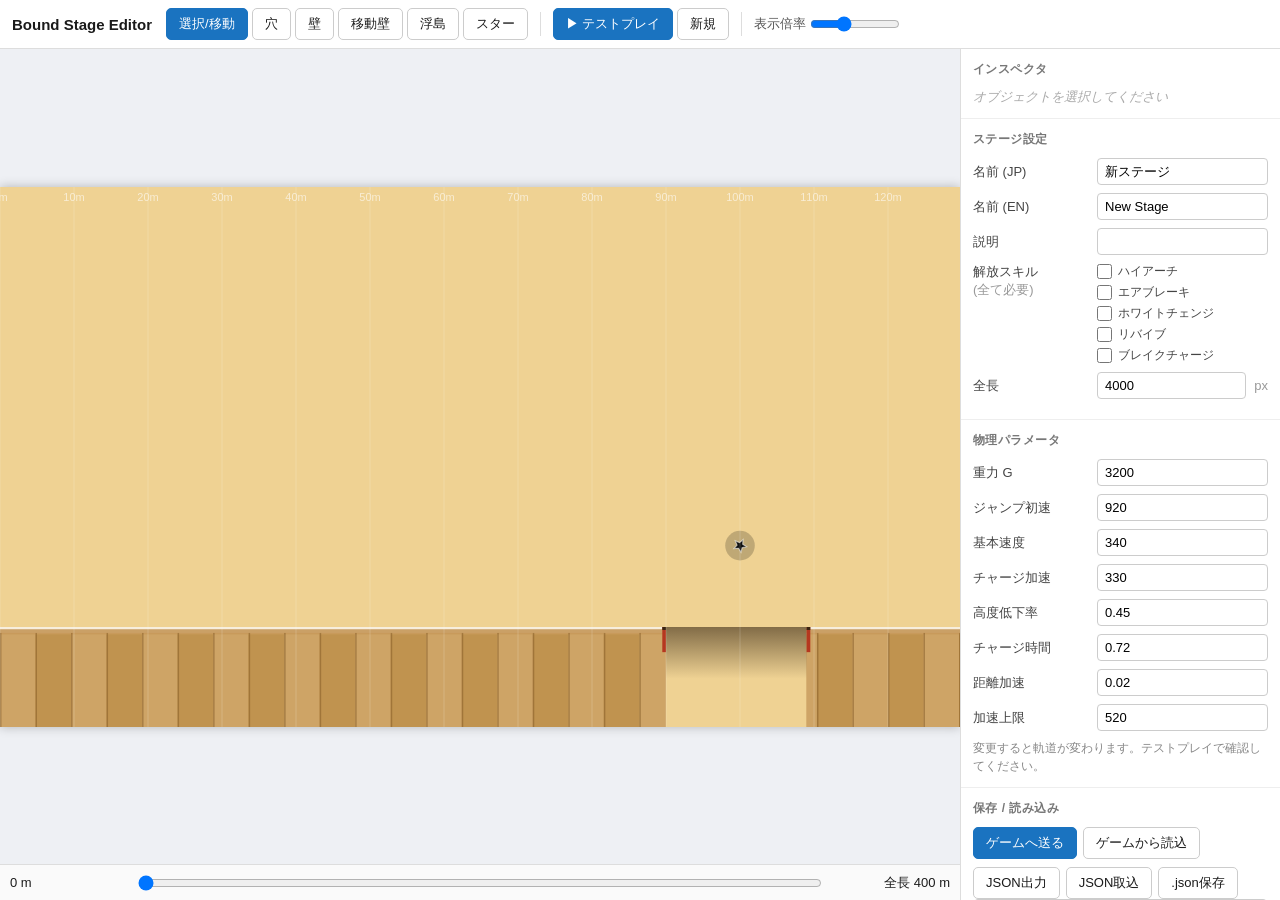
==== commit bdc61df1: "Editor: floating walls/movers, death-pause with trajectory, multi-skill unlock - Walls can now float" ====
--- a/editor.html
+++ b/editor.html
@@ -53,15 +53,14 @@
         <div class="row"><label>名前 (JP)</label><input id="m_name" type="text" value="新ステージ"></div>
         <div class="row"><label>名前 (EN)</label><input id="m_en" type="text" value="New Stage"></div>
         <div class="row"><label>説明</label><input id="m_hint" type="text" value=""></div>
-        <div class="row"><label>解放スキル</label>
-          <select id="m_req">
-            <option value="">なし（最初から解放）</option>
-            <option value="high">ハイアーチ</option>
-            <option value="slow">エアブレーキ</option>
-            <option value="white">ホワイトチェンジ</option>
-            <option value="revive">リバイブ</option>
-            <option value="break">ブレイクチャージ</option>
-          </select>
+        <div class="row" style="align-items:flex-start;"><label>解放スキル<br><span style="font-weight:400;color:#999;">(全て必要)</span></label>
+          <div id="m_req" class="reqlist">
+            <label><input type="checkbox" value="high"> ハイアーチ</label>
+            <label><input type="checkbox" value="slow"> エアブレーキ</label>
+            <label><input type="checkbox" value="white"> ホワイトチェンジ</label>
+            <label><input type="checkbox" value="revive"> リバイブ</label>
+            <label><input type="checkbox" value="break"> ブレイクチャージ</label>
+          </div>
         </div>
         <div class="row"><label>全長</label>
           <input id="m_length" type="number" value="6000" step="100"><span class="unit">px</span></div>
--- a/editor.css
+++ b/editor.css
@@ -51,6 +51,9 @@
   }
   .row .unit { color: #999; flex: 0 0 auto; }
   .hint { color: #888; font-size: 12px; line-height: 1.5; }
+  .reqlist { display: flex; flex-direction: column; gap: 4px; flex: 1; }
+  .reqlist label { flex: 0 0 auto; display: flex; align-items: center; gap: 6px; color: #444; font-size: 12px; }
+  .reqlist input { width: 15px; height: 15px; }
   .swatches { display: flex; gap: 6px; }
   .swatch { width: 28px; height: 28px; border-radius: 5px; border: 2px solid #ccc; cursor: pointer; }
   .swatch.sel { border-color: #1a73c0; box-shadow: 0 0 0 2px #cfe3f7; }
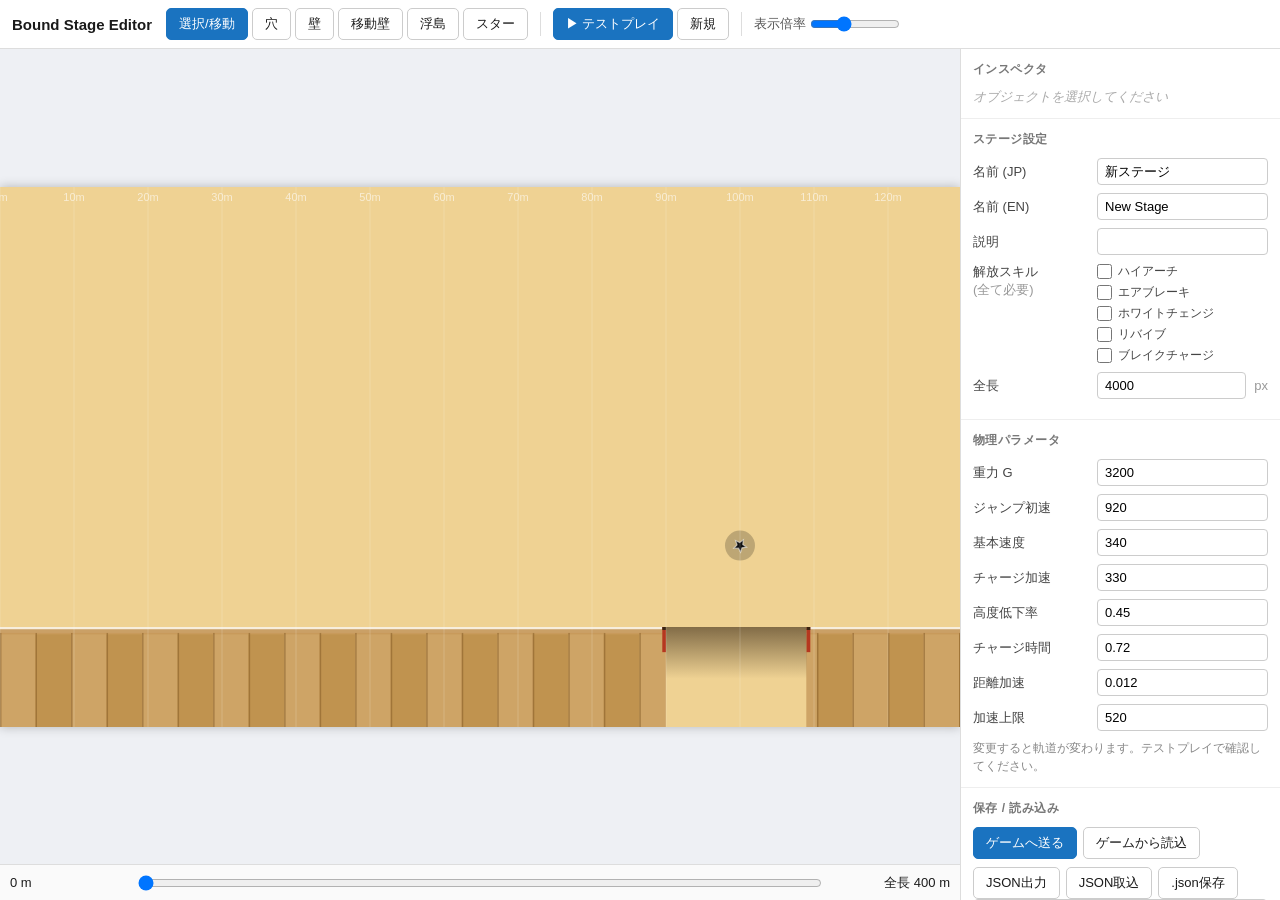
==== commit 8bc29bd6: "Gentler speed ramp, faster obstacle density growth SPEED_ACCEL 0.02 -> 0.012 (speed cap now reached " ====
--- a/editor.html
+++ b/editor.html
@@ -74,7 +74,7 @@
         <div class="row"><label>チャージ加速</label><input id="p_BOOST_MAX" type="number" value="330" step="10"></div>
         <div class="row"><label>高度低下率</label><input id="p_HEIGHT_PEN" type="number" value="0.45" step="0.01"></div>
         <div class="row"><label>チャージ時間</label><input id="p_CHARGE_TIME" type="number" value="0.72" step="0.02"></div>
-        <div class="row"><label>距離加速</label><input id="p_SPEED_ACCEL" type="number" value="0.02" step="0.005"></div>
+        <div class="row"><label>距離加速</label><input id="p_SPEED_ACCEL" type="number" value="0.012" step="0.002"></div>
         <div class="row"><label>加速上限</label><input id="p_SPEED_EXTRA_MAX" type="number" value="520" step="20"></div>
         <p class="hint">変更すると軌道が変わります。テストプレイで確認してください。</p>
       </div>
